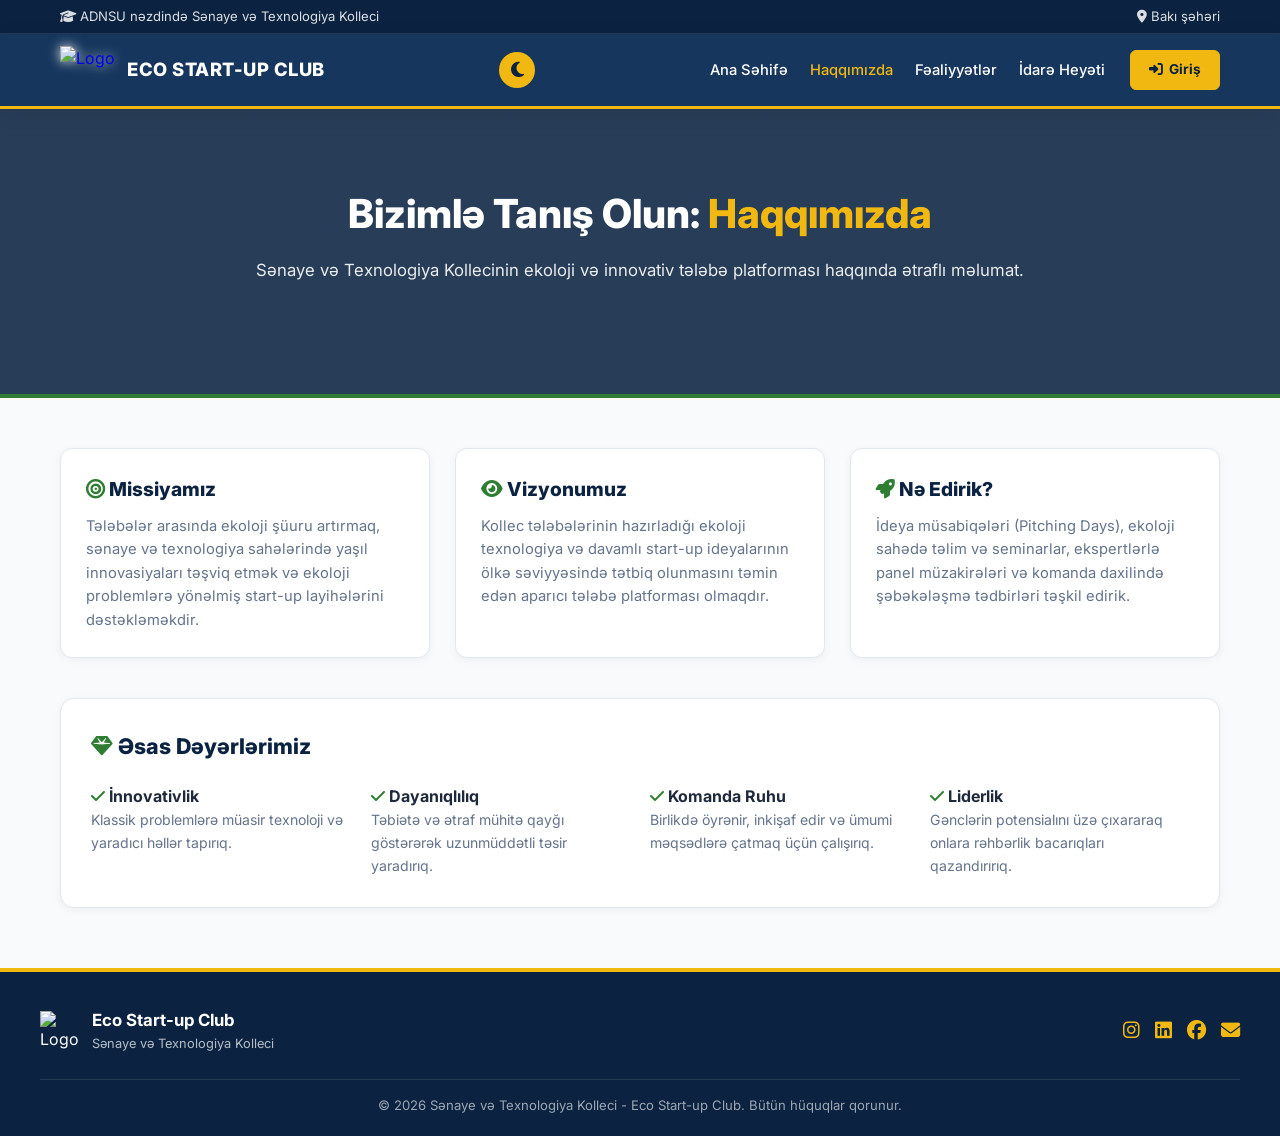
==== about.html @ 16e48ed2 "Refactor about.html for improved structure and clarity" ====
<!DOCTYPE html>
<html lang="az">
<head>
    <meta charset="UTF-8">
    <meta name="viewport" content="width=device-width, initial-scale=1.0">
    <title>Haqqımızda | Eco Start-up Club</title>
    <link href="https://fonts.googleapis.com/css2?family=Inter:wght@300;400;500;600;700;800&display=swap" rel="stylesheet">
    <link rel="stylesheet" href="https://cdnjs.cloudflare.com/ajax/libs/font-awesome/6.4.0/css/all.min.css">
    <link rel="stylesheet" href="style.css">
</head>
<body>

    <div class="top-bar">
        <div class="top-bar-container">
            <div class="top-info">
                <span><i class="fa-solid fa-graduation-cap"></i> ADNSU nəzdində Sənaye və Texnologiya Kolleci</span>
            </div>
            <div>
                <span><i class="fa-solid fa-location-dot"></i> Bakı şəhəri</span>
            </div>
        </div>
    </div>

    <header>
        <div class="nav-container">
            <a href="index.html" class="brand-logo-group">
                <img src="https://i.postimg.cc/59KBvbxD/logo.png" alt="Logo" class="logo-img">
                <div class="brand-text">
                    <span class="brand-title">ECO START-UP CLUB</span>
                </div>
            </a>

            <div class="nav-right-wrapper">
                <button class="theme-toggle-btn" id="themeToggle"><i class="fa-solid fa-moon"></i></button>
                <div class="hamburger" id="hamburger"><i class="fa-solid fa-bars"></i></div>
            </div>

            <div class="nav-menu" id="navMenu">
                <ul class="nav-links">
                    <li><a href="index.html">Ana Səhifə</a></li>
                    <li><a href="about.html" class="active">Haqqımızda</a></li>
                    <li><a href="index.html#activities">Fəaliyyətlər</a></li>
                    <li><a href="index.html#team">İdarə Heyəti</a></li>
                </ul>

                <div class="nav-actions">
                    <a href="login.html" class="btn btn-gold"><i class="fa-solid fa-right-to-bracket"></i> Giriş</a>
                </div>
            </div>
        </div>
    </header>

    <section class="page-header">
        <h1>Bizimlə Tanış Olun: <span>Haqqımızda</span></h1>
        <p>Sənaye və Texnologiya Kollecinin ekoloji və innovativ tələbə platforması haqqında ətraflı məlumat.</p>
    </section>

    <main class="section-container">
        <div class="about-grid">
            <div class="about-card">
                <h3><i class="fa-solid fa-bullseye" style="color:var(--eco-green);"></i> Missiyamız</h3>
                <p>Tələbələr arasında ekoloji şüuru artırmaq, sənaye və texnologiya sahələrində yaşıl innovasiyaları təşviq etmək və ekoloji problemlərə yönəlmiş start-up layihələrini dəstəkləməkdir.</p>
            </div>

            <div class="about-card">
                <h3><i class="fa-solid fa-eye" style="color:var(--eco-green);"></i> Vizyonumuz</h3>
                <p>Kollec tələbələrinin hazırladığı ekoloji texnologiya və davamlı start-up ideyalarının ölkə səviyyəsində tətbiq olunmasını təmin edən aparıcı tələbə platforması olmaqdır.</p>
            </div>

            <div class="about-card">
                <h3><i class="fa-solid fa-rocket" style="color:var(--eco-green);"></i> Nə Edirik?</h3>
                <p>İdeya müsabiqələri (Pitching Days), ekoloji sahədə təlim və seminarlar, ekspertlərlə panel müzakirələri və komanda daxilində şəbəkələşmə tədbirləri təşkil edirik.</p>
            </div>
        </div>

        <div class="values-section">
            <h2 class="values-title"><i class="fa-solid fa-gem" style="color:var(--eco-green);"></i> Əsas Dəyərlərimiz</h2>
            <div style="display: grid; grid-template-columns: repeat(auto-fit, minmax(220px, 1fr)); gap: 20px;">
                <div>
                    <h4 style="font-weight:700;"><i class="fa-solid fa-check" style="color:var(--eco-green);"></i> İnnovativlik</h4>
                    <p style="font-size:0.88rem; color:var(--text-light);">Klassik problemlərə müasir texnoloji və yaradıcı həllər tapırıq.</p>
                </div>
                <div>
                    <h4 style="font-weight:700;"><i class="fa-solid fa-check" style="color:var(--eco-green);"></i> Dayanıqlılıq</h4>
                    <p style="font-size:0.88rem; color:var(--text-light);">Təbiətə və ətraf mühitə qayğı göstərərək uzunmüddətli təsir yaradırıq.</p>
                </div>
                <div>
                    <h4 style="font-weight:700;"><i class="fa-solid fa-check" style="color:var(--eco-green);"></i> Komanda Ruhu</h4>
                    <p style="font-size:0.88rem; color:var(--text-light);">Birlikdə öyrənir, inkişaf edir və ümumi məqsədlərə çatmaq üçün çalışırıq.</p>
                </div>
                <div>
                    <h4 style="font-weight:700;"><i class="fa-solid fa-check" style="color:var(--eco-green);"></i> Liderlik</h4>
                    <p style="font-size:0.88rem; color:var(--text-light);">Gənclərin potensialını üzə çıxararaq onlara rəhbərlik bacarıqları qazandırırıq.</p>
                </div>
            </div>
        </div>
    </main>

    <footer>
        <div class="footer-container">
            <div class="footer-brand">
                <img src="https://i.postimg.cc/59KBvbxD/logo.png" alt="Logo" style="width: 40px; height: 40px; object-fit: contain;">
                <div>
                    <h4 style="color: #ffffff; font-size: 1.05rem;">Eco Start-up Club</h4>
                    <p style="color: rgba(255,255,255,0.7); font-size: 0.8rem;">Sənaye və Texnologiya Kolleci</p>
                </div>
            </div>
            <div style="display: flex; gap: 15px; font-size: 1.2rem;">
                <a href="#" style="color: var(--stk-gold);"><i class="fa-brands fa-instagram"></i></a>
                <a href="#" style="color: var(--stk-gold);"><i class="fa-brands fa-linkedin"></i></a>
                <a href="#" style="color: var(--stk-gold);"><i class="fa-brands fa-facebook"></i></a>
                <a href="#" style="color: var(--stk-gold);"><i class="fa-solid fa-envelope"></i></a>
            </div>
        </div>
        <div class="footer-bottom">
            <p>&copy; 2026 Sənaye və Texnologiya Kolleci - Eco Start-up Club. Bütün hüquqlar qorunur.</p>
        </div>
    </footer>

    <script>
        document.getElementById('hamburger').addEventListener('click', () => {
            document.getElementById('navMenu').classList.toggle('active');
        });
        document.getElementById('themeToggle').addEventListener('click', () => {
            document.body.classList.toggle('dark-theme');
        });
    </script>
</body>
</html>
---- style.css ----
:root {
    --stk-navy: #0b2341;
    --stk-navy-light: #16365d;
    --stk-gold: #f1b812;
    --stk-gold-hover: #d9a30a;
    --eco-green: #2e7d32;
    --eco-green-light: #4caf50;
    --eco-bg: #e8f5e9;
    
    --bg-color: #f8fafc;
    --card-bg: #ffffff;
    --text-color: #1e293b;
    --text-light: #64748b;
    --border-color: #e2e8f0;
    --role-bg: #f1f5f9;
    --shadow-sm: 0 2px 8px rgba(0,0,0,0.05);
    --shadow-md: 0 4px 20px rgba(0,0,0,0.08);
    --hero-overlay: rgba(11, 35, 65, 0.88);
}

body.dark-theme {
    --stk-navy: #071527;
    --stk-navy-light: #0f2746;
    --stk-gold: #f1b812;
    --stk-gold-hover: #e0aa0b;
    --eco-green: #4caf50;
    --eco-green-light: #81c784;
    --eco-bg: #112e18;
    
    --bg-color: #06101e;
    --card-bg: #0f1d30;
    --text-color: #f1f5f9;
    --text-light: #94a3b8;
    --border-color: #1e293b;
    --role-bg: #1e293b;
    --shadow-sm: 0 2px 8px rgba(0,0,0,0.3);
    --shadow-md: 0 4px 20px rgba(0,0,0,0.5);
    --hero-overlay: rgba(7, 21, 39, 0.94);
}

* {
    margin: 0;
    padding: 0;
    box-sizing: border-box;
    font-family: 'Inter', sans-serif;
    transition: background-color 0.3s, color 0.3s, border-color 0.3s;
}

html {
    scroll-behavior: smooth;
}

body {
    background-color: var(--bg-color);
    color: var(--text-color);
    line-height: 1.6;
    overflow-x: hidden;
}

/* TOP BANNER */
.top-bar {
    background: var(--stk-navy);
    color: rgba(255, 255, 255, 0.85);
    font-size: 0.82rem;
    padding: 6px 0;
    border-bottom: 1px solid rgba(255, 255, 255, 0.1);
}

.top-bar-container {
    max-width: 1200px;
    margin: 0 auto;
    padding: 0 20px;
    display: flex;
    justify-content: space-between;
    align-items: center;
}

.top-info {
    display: flex;
    gap: 20px;
}

/* HEADER & NAVBAR */
header {
    background: var(--stk-navy-light);
    position: sticky;
    top: 0;
    z-index: 1000;
    box-shadow: var(--shadow-md);
    border-bottom: 3px solid var(--stk-gold);
}

.nav-container {
    max-width: 1200px;
    margin: 0 auto;
    padding: 12px 20px;
    display: flex;
    justify-content: space-between;
    align-items: center;
}

.brand-logo-group {
    display: flex;
    align-items: center;
    gap: 12px;
    text-decoration: none;
}

.logo-img {
    height: 48px;
    width: auto;
    object-fit: contain;
    filter: drop-shadow(0px 0px 6px rgba(255, 255, 255, 0.85));
}

.brand-title {
    font-weight: 800;
    font-size: 1.15rem;
    color: #ffffff;
    letter-spacing: 0.5px;
}

.nav-right-wrapper {
    display: flex;
    align-items: center;
    gap: 15px;
}

.theme-toggle-btn {
    background: var(--stk-gold);
    border: none;
    color: var(--stk-navy);
    width: 36px;
    height: 36px;
    border-radius: 50%;
    cursor: pointer;
    display: flex;
    align-items: center;
    justify-content: center;
    font-size: 1.1rem;
    font-weight: bold;
}

.theme-toggle-btn:hover {
    transform: scale(1.05);
}

.nav-menu {
    display: flex;
    align-items: center;
    gap: 25px;
}

.nav-links {
    display: flex;
    gap: 22px;
    list-style: none;
}

.nav-links a {
    text-decoration: none;
    color: #ffffff;
    font-weight: 500;
    font-size: 0.92rem;
}

.nav-links a.active, .nav-links a:hover {
    color: var(--stk-gold);
}

.btn {
    padding: 8px 18px;
    border-radius: 6px;
    text-decoration: none;
    font-weight: 700;
    font-size: 0.85rem;
    display: inline-flex;
    align-items: center;
    gap: 6px;
    cursor: pointer;
}

.btn-gold {
    background-color: var(--stk-gold);
    color: var(--stk-navy);
    border: 1px solid var(--stk-gold);
}

.btn-gold:hover {
    background-color: var(--stk-gold-hover);
}

.btn-outline {
    background-color: transparent;
    color: #ffffff;
    border: 1px solid rgba(255, 255, 255, 0.4);
}

.btn-outline:hover {
    background-color: rgba(255, 255, 255, 0.1);
    border-color: #ffffff;
}

.hamburger {
    display: none;
    font-size: 1.4rem;
    cursor: pointer;
    color: #ffffff;
}

/* HERO & PAGE HEADER */
.hero, .page-header {
    position: relative;
    background: linear-gradient(var(--hero-overlay), var(--hero-overlay)), url('https://images.unsplash.com/photo-1542601906990-b4d3fb778b09?auto=format&fit=crop&w=1600&q=80') center/cover no-repeat;
    padding: 80px 20px;
    text-align: center;
    color: #ffffff;
    border-bottom: 4px solid var(--eco-green);
}

.hero-container {
    max-width: 850px;
    margin: 0 auto;
}

.hero-badge {
    display: inline-flex;
    align-items: center;
    gap: 8px;
    background: rgba(255, 255, 255, 0.1);
    border: 1px solid rgba(255, 255, 255, 0.2);
    color: #ffffff;
    padding: 5px 14px;
    border-radius: 30px;
    font-size: 0.8rem;
    font-weight: 600;
    margin-bottom: 20px;
}

.hero h1, .page-header h1 {
    font-size: 2.5rem;
    font-weight: 800;
    line-height: 1.25;
    margin-bottom: 18px;
}

.hero h1 span, .page-header h1 span {
    color: var(--stk-gold);
}

.hero p, .page-header p {
    font-size: 1.05rem;
    color: rgba(255, 255, 255, 0.9);
    margin-bottom: 30px;
    line-height: 1.6;
}

.hero-buttons {
    display: flex;
    flex-direction: column;
    gap: 12px;
    max-width: 320px;
    margin: 0 auto;
}

.hero-buttons .btn {
    width: 100%;
    justify-content: center;
    padding: 12px;
    font-size: 0.95rem;
}

/* SECTION CONTAINER */
.section-container {
    max-width: 1200px;
    margin: 50px auto;
    padding: 0 20px;
}

.section-header {
    display: flex;
    align-items: center;
    justify-content: space-between;
    margin-bottom: 25px;
    border-bottom: 2px solid var(--border-color);
    padding-bottom: 10px;
}

.section-title {
    font-size: 1.35rem;
    font-weight: 800;
    color: var(--stk-navy);
    display: flex;
    align-items: center;
    gap: 10px;
}

body.dark-theme .section-title {
    color: var(--stk-gold);
}

/* GALLERY / ACTIVITIES GRID */
.gallery-grid {
    display: grid;
    grid-template-columns: repeat(auto-fit, minmax(280px, 1fr));
    gap: 20px;
}

.gallery-card {
    background: var(--card-bg);
    border-radius: 12px;
    border: 1px solid var(--border-color);
    overflow: hidden;
    box-shadow: var(--shadow-sm);
}

.gallery-img-placeholder {
    height: 160px;
    background: linear-gradient(135deg, #1b5e20, #388e3c);
    display: flex;
    flex-direction: column;
    align-items: center;
    justify-content: center;
    color: #ffffff;
    font-weight: 700;
    gap: 8px;
    text-align: center;
    padding: 15px;
}

.gallery-img-placeholder i {
    font-size: 2rem;
}

.gallery-content {
    padding: 20px;
}

.gallery-content h3 {
    font-size: 1.05rem;
    margin-bottom: 8px;
    color: var(--text-color);
    font-weight: 800;
}

.gallery-content p {
    font-size: 0.88rem;
    color: var(--text-light);
}

/* CATALOG / DEPARTMENT GRID */
.catalog-grid {
    display: grid;
    grid-template-columns: repeat(auto-fit, minmax(320px, 1fr));
    gap: 20px;
}

.catalog-card {
    background: var(--card-bg);
    border-radius: 12px;
    border: 1px solid var(--border-color);
    padding: 20px;
    box-shadow: var(--shadow-sm);
}

.catalog-header {
    font-size: 1.1rem;
    color: var(--stk-navy);
    font-weight: 800;
    border-bottom: 2px solid var(--border-color);
    padding-bottom: 10px;
    margin-bottom: 15px;
    display: flex;
    align-items: center;
    gap: 10px;
}

body.dark-theme .catalog-header {
    color: var(--stk-gold);
}

.catalog-list {
    list-style: none;
    display: flex;
    flex-direction: column;
    gap: 10px;
}

.catalog-item {
    display: flex;
    justify-content: space-between;
    align-items: center;
    padding: 10px 14px;
    background: var(--bg-color);
    border-radius: 8px;
    border-left: 4px solid var(--eco-green);
}

.catalog-name {
    font-weight: 700;
    font-size: 0.92rem;
    color: var(--text-color);
}

.catalog-role {
    font-size: 0.78rem;
    font-weight: 600;
    background: var(--role-bg);
    color: var(--text-light);
    padding: 4px 10px;
    border-radius: 6px;
}

/* ABOUT PAGE CARDS */
.about-grid {
    display: grid;
    grid-template-columns: repeat(auto-fit, minmax(300px, 1fr));
    gap: 25px;
    margin-bottom: 40px;
}

.about-card {
    background: var(--card-bg);
    border-radius: 12px;
    border: 1px solid var(--border-color);
    padding: 25px;
    box-shadow: var(--shadow-sm);
}

.about-card h3 {
    font-size: 1.2rem;
    margin-bottom: 10px;
    color: var(--stk-navy);
    font-weight: 800;
}

body.dark-theme .about-card h3 {
    color: var(--stk-gold);
}

.about-card p {
    font-size: 0.92rem;
    color: var(--text-light);
}

.values-section {
    background: var(--card-bg);
    border-radius: 14px;
    border: 1px solid var(--border-color);
    padding: 30px;
    box-shadow: var(--shadow-sm);
}

.values-title {
    font-size: 1.35rem;
    font-weight: 800;
    margin-bottom: 20px;
    color: var(--stk-navy);
}

body.dark-theme .values-title {
    color: var(--stk-gold);
}

/* LOGIN PAGE */
.login-page-wrapper {
    min-height: calc(100vh - 220px);
    display: flex;
    align-items: center;
    justify-content: center;
    padding: 40px 20px;
}

.login-card {
    background: var(--card-bg);
    color: var(--text-color);
    width: 100%;
    max-width: 420px;
    padding: 35px 30px;
    border-radius: 16px;
    border: 1px solid var(--border-color);
    box-shadow: var(--shadow-md);
}

.login-title-group {
    text-align: center;
    margin-bottom: 25px;
}

.login-icon {
    width: 55px;
    height: 55px;
    background: rgba(241, 184, 18, 0.15);
    color: var(--stk-gold);
    border-radius: 14px;
    display: inline-flex;
    align-items: center;
    justify-content: center;
    font-size: 1.5rem;
    margin-bottom: 12px;
}

.form-group {
    margin-bottom: 18px;
}

.form-group label {
    display: block;
    font-size: 0.85rem;
    font-weight: 600;
    margin-bottom: 6px;
}

.input-box {
    position: relative;
    display: flex;
    align-items: center;
}

.input-box i {
    position: absolute;
    left: 14px;
    color: var(--text-light);
}

.input-box input {
    width: 100%;
    padding: 11px 14px 11px 38px;
    background: var(--bg-color);
    border: 1px solid var(--border-color);
    border-radius: 8px;
    color: var(--text-color);
    outline: none;
}

.auth-error-msg {
    color: #e53935;
    background: rgba(229, 57, 53, 0.1);
    border: 1px solid rgba(229, 57, 53, 0.3);
    padding: 8px 12px;
    border-radius: 6px;
    font-size: 0.82rem;
    margin-bottom: 15px;
    display: none;
    text-align: center;
    font-weight: 600;
}

/* FOOTER */
footer {
    background: var(--stk-navy);
    color: #ffffff;
    padding: 35px 20px 20px;
    border-top: 4px solid var(--stk-gold);
    margin-top: 60px;
}

.footer-container {
    max-width: 1200px;
    margin: 0 auto;
    display: flex;
    justify-content: space-between;
    align-items: center;
    padding-bottom: 25px;
    border-bottom: 1px solid rgba(255, 255, 255, 0.1);
}

.footer-brand {
    display: flex;
    align-items: center;
    gap: 12px;
}

.footer-bottom {
    max-width: 1200px;
    margin: 15px auto 0;
    text-align: center;
    font-size: 0.82rem;
    color: rgba(255, 255, 255, 0.6);
}

@media (max-width: 992px) {
    .hamburger { display: block; }
    .nav-menu {
        position: absolute;
        top: 100%;
        left: 0;
        width: 100%;
        background: var(--stk-navy-light);
        flex-direction: column;
        align-items: flex-start;
        padding: 25px;
        gap: 20px;
        display: none;
    }
    .nav-menu.active { display: flex; }
    .nav-links, .nav-actions, .btn { width: 100%; }
}
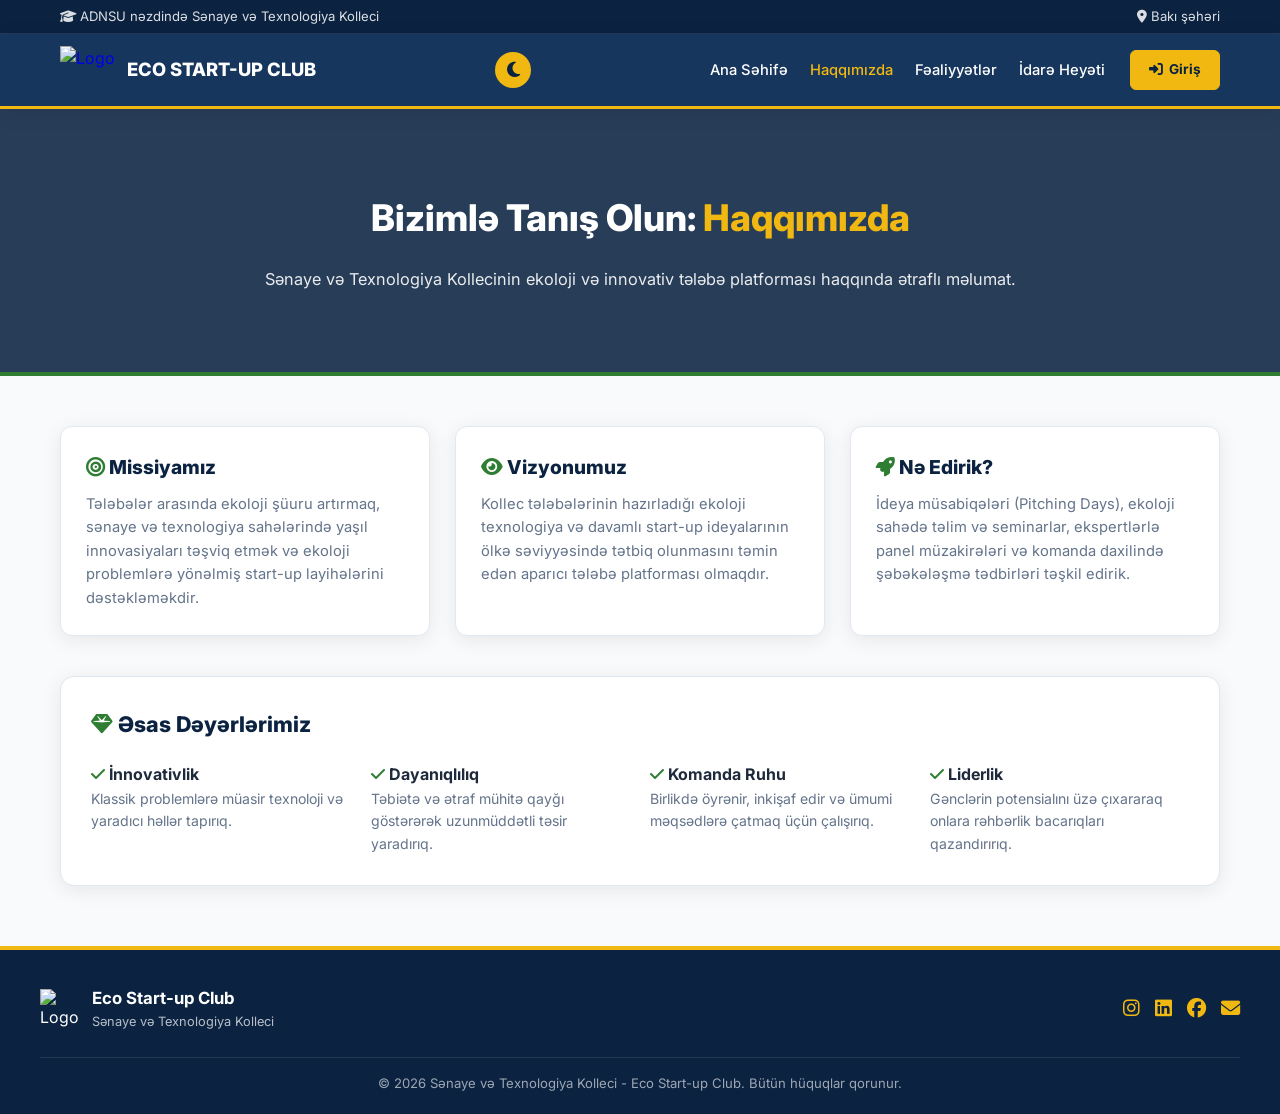
==== commit b94a88aa: "Refactor about.html with CSS styles and layout updates" ====
--- a/about.html
+++ b/about.html
@@ -6,18 +6,84 @@
     <title>Haqqımızda | Eco Start-up Club</title>
     <link href="https://fonts.googleapis.com/css2?family=Inter:wght@300;400;500;600;700;800&display=swap" rel="stylesheet">
     <link rel="stylesheet" href="https://cdnjs.cloudflare.com/ajax/libs/font-awesome/6.4.0/css/all.min.css">
-    <link rel="stylesheet" href="style.css">
+    <style>
+        :root {
+            --stk-navy: #0b2341;
+            --stk-navy-light: #16365d;
+            --stk-gold: #f1b812;
+            --stk-gold-hover: #d9a30a;
+            --eco-green: #2e7d32;
+            --bg-color: #f8fafc;
+            --card-bg: #ffffff;
+            --text-color: #1e293b;
+            --text-light: #64748b;
+            --border-color: #e2e8f0;
+            --shadow-md: 0 4px 20px rgba(0,0,0,0.08);
+            --hero-overlay: rgba(11, 35, 65, 0.88);
+        }
+        body.dark-theme {
+            --stk-navy: #071527;
+            --stk-navy-light: #0f2746;
+            --bg-color: #06101e;
+            --card-bg: #0f1d30;
+            --text-color: #f1f5f9;
+            --text-light: #94a3b8;
+            --border-color: #1e293b;
+            --hero-overlay: rgba(7, 21, 39, 0.94);
+        }
+        * { margin: 0; padding: 0; box-sizing: border-box; font-family: 'Inter', sans-serif; transition: background-color 0.3s, color 0.3s; }
+        body { background-color: var(--bg-color); color: var(--text-color); line-height: 1.6; }
+        .top-bar { background: var(--stk-navy); color: rgba(255, 255, 255, 0.85); font-size: 0.82rem; padding: 6px 0; border-bottom: 1px solid rgba(255, 255, 255, 0.1); }
+        .top-bar-container { max-width: 1200px; margin: 0 auto; padding: 0 20px; display: flex; justify-content: space-between; align-items: center; }
+        header { background: var(--stk-navy-light); position: sticky; top: 0; z-index: 1000; box-shadow: var(--shadow-md); border-bottom: 3px solid var(--stk-gold); }
+        .nav-container { max-width: 1200px; margin: 0 auto; padding: 12px 20px; display: flex; justify-content: space-between; align-items: center; }
+        .brand-logo-group { display: flex; align-items: center; gap: 12px; text-decoration: none; }
+        .logo-img { height: 48px; width: auto; object-fit: contain; }
+        .brand-title { font-weight: 800; font-size: 1.15rem; color: #ffffff; }
+        .nav-right-wrapper { display: flex; align-items: center; gap: 15px; }
+        .theme-toggle-btn { background: var(--stk-gold); border: none; color: var(--stk-navy); width: 36px; height: 36px; border-radius: 50%; cursor: pointer; display: flex; align-items: center; justify-content: center; font-size: 1.1rem; }
+        .nav-menu { display: flex; align-items: center; gap: 25px; }
+        .nav-links { display: flex; gap: 22px; list-style: none; }
+        .nav-links a { text-decoration: none; color: #ffffff; font-weight: 500; font-size: 0.92rem; }
+        .nav-links a.active, .nav-links a:hover { color: var(--stk-gold); }
+        .btn { padding: 8px 18px; border-radius: 6px; text-decoration: none; font-weight: 700; font-size: 0.85rem; display: inline-flex; align-items: center; gap: 6px; cursor: pointer; }
+        .btn-gold { background-color: var(--stk-gold); color: var(--stk-navy); border: 1px solid var(--stk-gold); }
+        .hamburger { display: none; font-size: 1.4rem; cursor: pointer; color: #ffffff; }
+
+        .page-header { position: relative; background: linear-gradient(var(--hero-overlay), var(--hero-overlay)), url('https://images.unsplash.com/photo-1542601906990-b4d3fb778b09?auto=format&fit=crop&w=1600&q=80') center/cover no-repeat; padding: 80px 20px; text-align: center; color: #ffffff; border-bottom: 4px solid var(--eco-green); }
+        .page-header h1 { font-size: 2.3rem; font-weight: 800; margin-bottom: 18px; }
+        .page-header h1 span { color: var(--stk-gold); }
+        .page-header p { font-size: 1.02rem; color: rgba(255, 255, 255, 0.9); }
+
+        .section-container { max-width: 1200px; margin: 50px auto; padding: 0 20px; }
+        .about-grid { display: grid; grid-template-columns: repeat(auto-fit, minmax(300px, 1fr)); gap: 25px; margin-bottom: 40px; }
+        .about-card { background: var(--card-bg); border-radius: 12px; border: 1px solid var(--border-color); padding: 25px; box-shadow: var(--shadow-md); }
+        .about-card h3 { font-size: 1.2rem; margin-bottom: 10px; color: var(--stk-navy); font-weight: 800; }
+        body.dark-theme .about-card h3 { color: var(--stk-gold); }
+        .about-card p { font-size: 0.92rem; color: var(--text-light); }
+        .values-section { background: var(--card-bg); border-radius: 14px; border: 1px solid var(--border-color); padding: 30px; box-shadow: var(--shadow-md); }
+        .values-title { font-size: 1.35rem; font-weight: 800; margin-bottom: 20px; color: var(--stk-navy); }
+        body.dark-theme .values-title { color: var(--stk-gold); }
+
+        footer { background: var(--stk-navy); color: #ffffff; padding: 35px 20px 20px; border-top: 4px solid var(--stk-gold); margin-top: 60px; }
+        .footer-container { max-width: 1200px; margin: 0 auto; display: flex; justify-content: space-between; align-items: center; padding-bottom: 25px; border-bottom: 1px solid rgba(255, 255, 255, 0.1); }
+        .footer-brand { display: flex; align-items: center; gap: 12px; }
+        .footer-bottom { max-width: 1200px; margin: 15px auto 0; text-align: center; font-size: 0.82rem; color: rgba(255, 255, 255, 0.6); }
+
+        @media (max-width: 992px) {
+            .hamburger { display: block; }
+            .nav-menu { position: absolute; top: 100%; left: 0; width: 100%; background: var(--stk-navy-light); flex-direction: column; align-items: flex-start; padding: 25px; gap: 20px; display: none; }
+            .nav-menu.active { display: flex; }
+            .nav-links, .nav-actions, .btn { width: 100%; }
+        }
+    </style>
 </head>
 <body>
 
     <div class="top-bar">
         <div class="top-bar-container">
-            <div class="top-info">
-                <span><i class="fa-solid fa-graduation-cap"></i> ADNSU nəzdində Sənaye və Texnologiya Kolleci</span>
-            </div>
-            <div>
-                <span><i class="fa-solid fa-location-dot"></i> Bakı şəhəri</span>
-            </div>
+            <div><span><i class="fa-solid fa-graduation-cap"></i> ADNSU nəzdində Sənaye və Texnologiya Kolleci</span></div>
+            <div><span><i class="fa-solid fa-location-dot"></i> Bakı şəhəri</span></div>
         </div>
     </div>
 
@@ -25,16 +91,12 @@
         <div class="nav-container">
             <a href="index.html" class="brand-logo-group">
                 <img src="https://i.postimg.cc/59KBvbxD/logo.png" alt="Logo" class="logo-img">
-                <div class="brand-text">
-                    <span class="brand-title">ECO START-UP CLUB</span>
-                </div>
+                <div class="brand-text"><span class="brand-title">ECO START-UP CLUB</span></div>
             </a>
-
             <div class="nav-right-wrapper">
                 <button class="theme-toggle-btn" id="themeToggle"><i class="fa-solid fa-moon"></i></button>
                 <div class="hamburger" id="hamburger"><i class="fa-solid fa-bars"></i></div>
             </div>
-
             <div class="nav-menu" id="navMenu">
                 <ul class="nav-links">
                     <li><a href="index.html">Ana Səhifə</a></li>
@@ -42,7 +104,6 @@
                     <li><a href="index.html#activities">Fəaliyyətlər</a></li>
                     <li><a href="index.html#team">İdarə Heyəti</a></li>
                 </ul>
-
                 <div class="nav-actions">
                     <a href="login.html" class="btn btn-gold"><i class="fa-solid fa-right-to-bracket"></i> Giriş</a>
                 </div>
@@ -61,12 +122,10 @@
                 <h3><i class="fa-solid fa-bullseye" style="color:var(--eco-green);"></i> Missiyamız</h3>
                 <p>Tələbələr arasında ekoloji şüuru artırmaq, sənaye və texnologiya sahələrində yaşıl innovasiyaları təşviq etmək və ekoloji problemlərə yönəlmiş start-up layihələrini dəstəkləməkdir.</p>
             </div>
-
             <div class="about-card">
                 <h3><i class="fa-solid fa-eye" style="color:var(--eco-green);"></i> Vizyonumuz</h3>
                 <p>Kollec tələbələrinin hazırladığı ekoloji texnologiya və davamlı start-up ideyalarının ölkə səviyyəsində tətbiq olunmasını təmin edən aparıcı tələbə platforması olmaqdır.</p>
             </div>
-
             <div class="about-card">
                 <h3><i class="fa-solid fa-rocket" style="color:var(--eco-green);"></i> Nə Edirik?</h3>
                 <p>İdeya müsabiqələri (Pitching Days), ekoloji sahədə təlim və seminarlar, ekspertlərlə panel müzakirələri və komanda daxilində şəbəkələşmə tədbirləri təşkil edirik.</p>
@@ -112,9 +171,7 @@
                 <a href="#" style="color: var(--stk-gold);"><i class="fa-solid fa-envelope"></i></a>
             </div>
         </div>
-        <div class="footer-bottom">
-            <p>&copy; 2026 Sənaye və Texnologiya Kolleci - Eco Start-up Club. Bütün hüquqlar qorunur.</p>
-        </div>
+        <div class="footer-bottom"><p>&copy; 2026 Sənaye və Texnologiya Kolleci - Eco Start-up Club. Bütün hüquqlar qorunur.</p></div>
     </footer>
 
     <script>
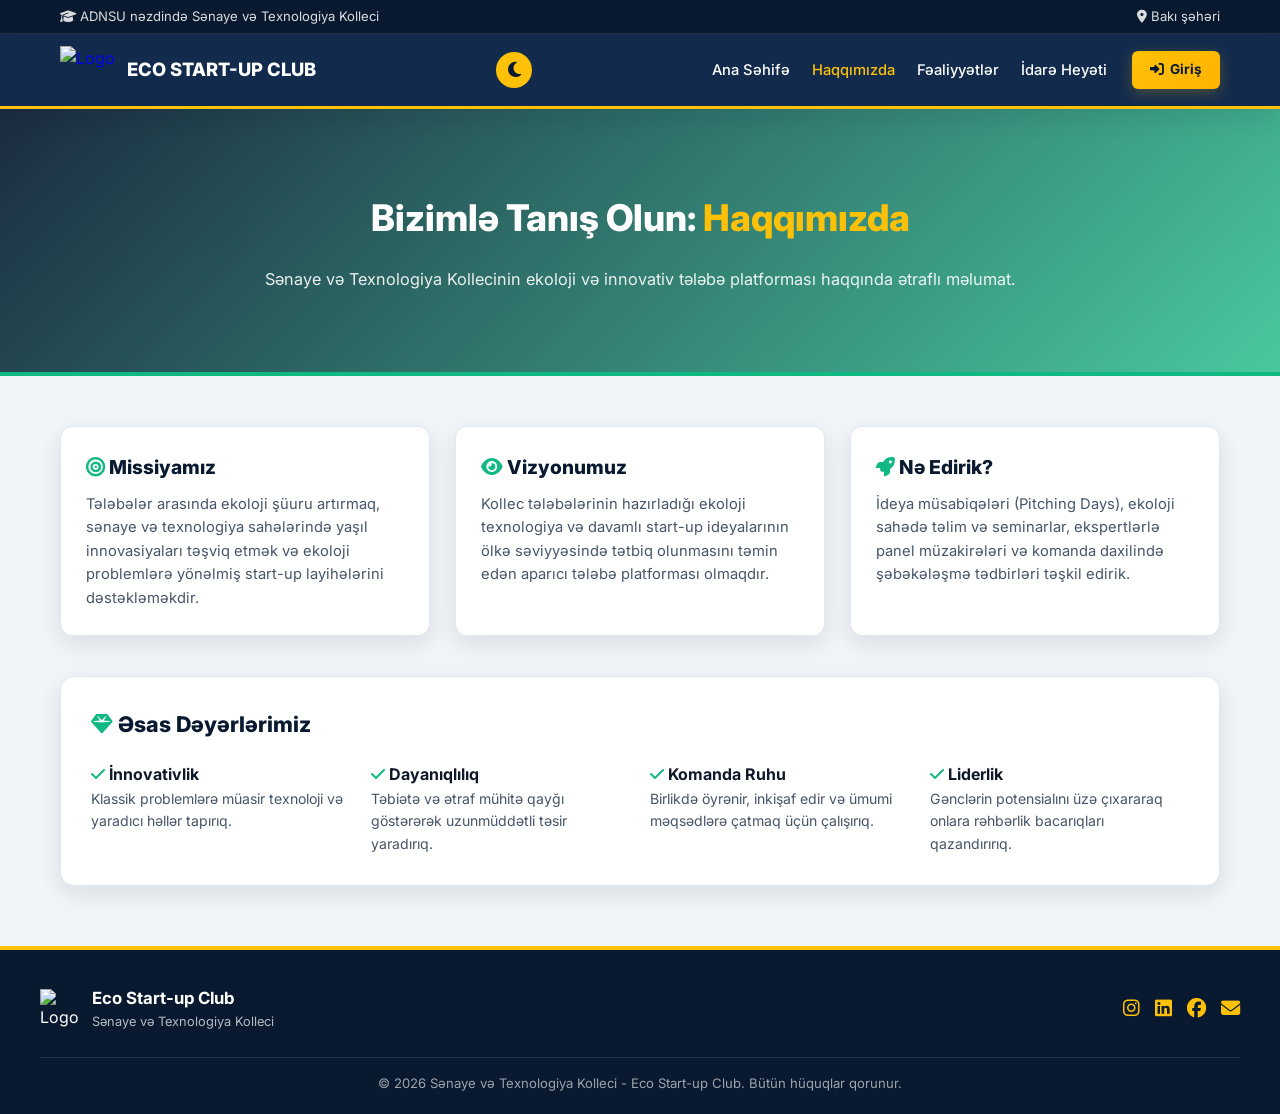
==== commit 5765f82a: "Update CSS variables and button styles in about.html" ====
--- a/about.html
+++ b/about.html
@@ -8,28 +8,28 @@
     <link rel="stylesheet" href="https://cdnjs.cloudflare.com/ajax/libs/font-awesome/6.4.0/css/all.min.css">
     <style>
         :root {
-            --stk-navy: #0b2341;
-            --stk-navy-light: #16365d;
-            --stk-gold: #f1b812;
-            --stk-gold-hover: #d9a30a;
-            --eco-green: #2e7d32;
-            --bg-color: #f8fafc;
+            --stk-navy: #091a30;
+            --stk-navy-light: #122b4d;
+            --stk-gold: #ffc107;
+            --stk-gold-glow: rgba(255, 193, 7, 0.25);
+            --eco-green: #10b981;
+            --bg-color: #f1f5f9;
             --card-bg: #ffffff;
-            --text-color: #1e293b;
-            --text-light: #64748b;
+            --text-color: #0f172a;
+            --text-light: #475569;
             --border-color: #e2e8f0;
-            --shadow-md: 0 4px 20px rgba(0,0,0,0.08);
-            --hero-overlay: rgba(11, 35, 65, 0.88);
+            --shadow-md: 0 8px 24px rgba(15, 23, 42, 0.1);
+            --hero-overlay: linear-gradient(135deg, rgba(9, 26, 48, 0.92), rgba(16, 185, 129, 0.75));
         }
         body.dark-theme {
-            --stk-navy: #071527;
-            --stk-navy-light: #0f2746;
-            --bg-color: #06101e;
-            --card-bg: #0f1d30;
-            --text-color: #f1f5f9;
+            --stk-navy: #030812;
+            --stk-navy-light: #091325;
+            --bg-color: #040914;
+            --card-bg: #0b1528;
+            --text-color: #f8fafc;
             --text-light: #94a3b8;
             --border-color: #1e293b;
-            --hero-overlay: rgba(7, 21, 39, 0.94);
+            --hero-overlay: linear-gradient(135deg, rgba(3, 8, 18, 0.95), rgba(5, 150, 105, 0.8));
         }
         * { margin: 0; padding: 0; box-sizing: border-box; font-family: 'Inter', sans-serif; transition: background-color 0.3s, color 0.3s; }
         body { background-color: var(--bg-color); color: var(--text-color); line-height: 1.6; }
@@ -46,11 +46,11 @@
         .nav-links { display: flex; gap: 22px; list-style: none; }
         .nav-links a { text-decoration: none; color: #ffffff; font-weight: 500; font-size: 0.92rem; }
         .nav-links a.active, .nav-links a:hover { color: var(--stk-gold); }
-        .btn { padding: 8px 18px; border-radius: 6px; text-decoration: none; font-weight: 700; font-size: 0.85rem; display: inline-flex; align-items: center; gap: 6px; cursor: pointer; }
-        .btn-gold { background-color: var(--stk-gold); color: var(--stk-navy); border: 1px solid var(--stk-gold); }
+        .btn { padding: 8px 18px; border-radius: 6px; text-decoration: none; font-weight: 700; font-size: 0.85rem; display: inline-flex; align-items: center; gap: 6px; cursor: pointer; border: none; }
+        .btn-gold { background: linear-gradient(135deg, #ffc107, #ffb300); color: #091a30; box-shadow: 0 4px 14px var(--stk-gold-glow); }
         .hamburger { display: none; font-size: 1.4rem; cursor: pointer; color: #ffffff; }
 
-        .page-header { position: relative; background: linear-gradient(var(--hero-overlay), var(--hero-overlay)), url('https://images.unsplash.com/photo-1542601906990-b4d3fb778b09?auto=format&fit=crop&w=1600&q=80') center/cover no-repeat; padding: 80px 20px; text-align: center; color: #ffffff; border-bottom: 4px solid var(--eco-green); }
+        .page-header { position: relative; background: var(--hero-overlay), url('https://images.unsplash.com/photo-1542601906990-b4d3fb778b09?auto=format&fit=crop&w=1600&q=80') center/cover no-repeat; padding: 80px 20px; text-align: center; color: #ffffff; border-bottom: 4px solid var(--eco-green); }
         .page-header h1 { font-size: 2.3rem; font-weight: 800; margin-bottom: 18px; }
         .page-header h1 span { color: var(--stk-gold); }
         .page-header p { font-size: 1.02rem; color: rgba(255, 255, 255, 0.9); }
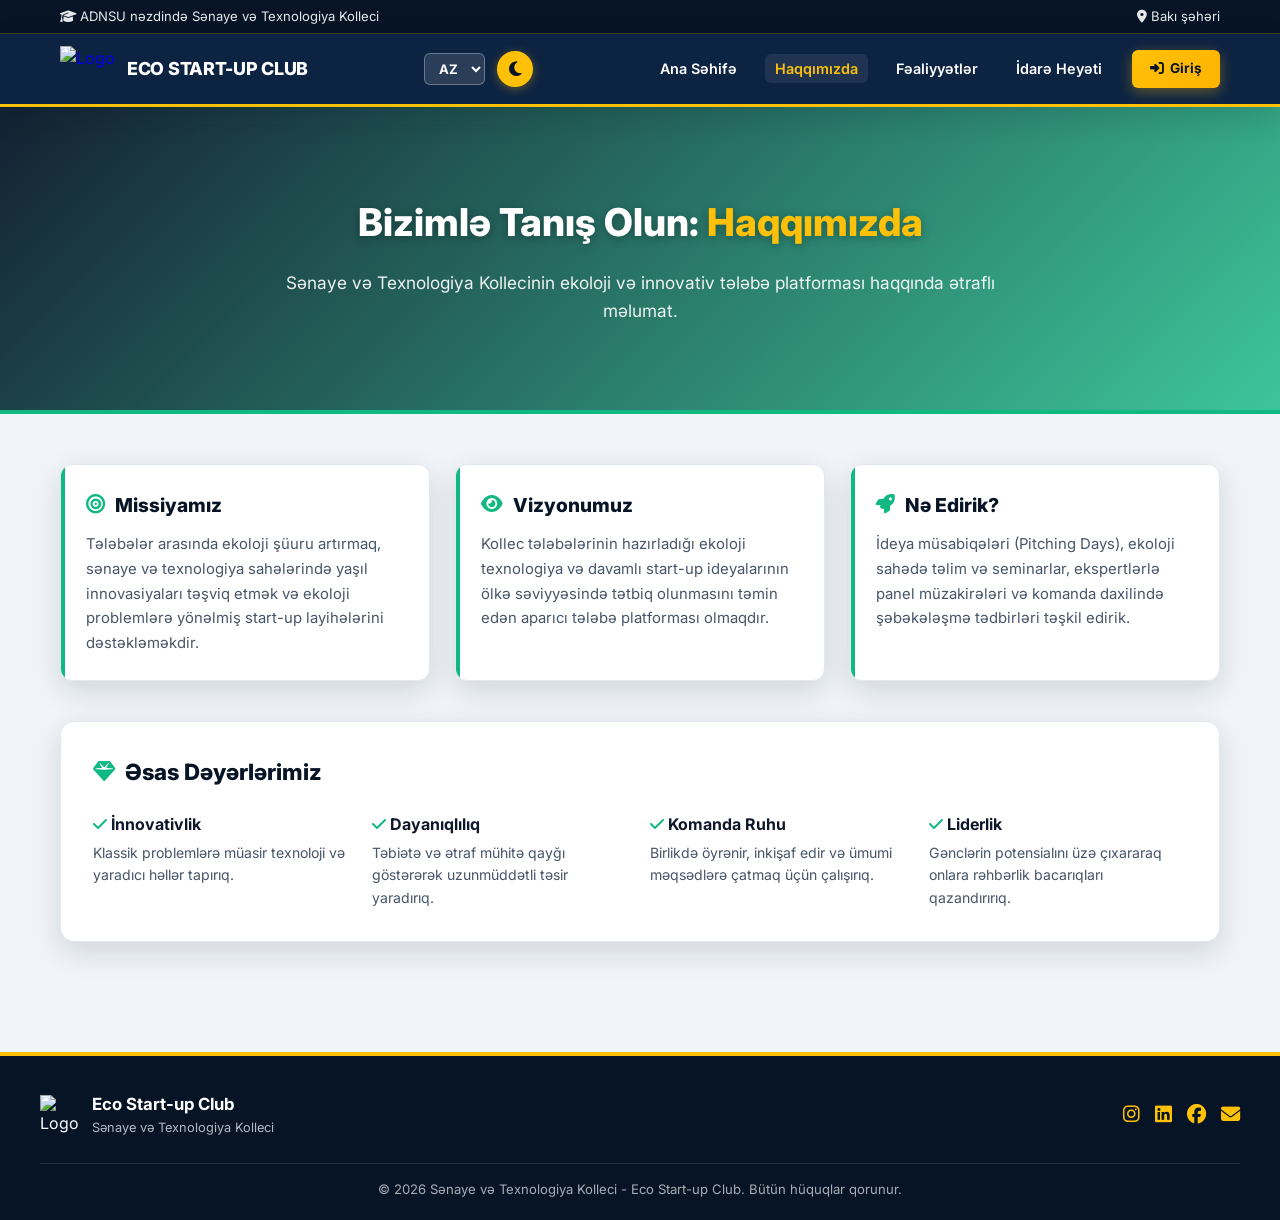
==== commit 1cbbf2a9: "Update styles and navigation in about.html" ====
--- a/about.html
+++ b/about.html
@@ -8,73 +8,88 @@
     <link rel="stylesheet" href="https://cdnjs.cloudflare.com/ajax/libs/font-awesome/6.4.0/css/all.min.css">
     <style>
         :root {
-            --stk-navy: #091a30;
-            --stk-navy-light: #122b4d;
+            --stk-navy: #061426;
+            --stk-navy-light: #0d2342;
             --stk-gold: #ffc107;
-            --stk-gold-glow: rgba(255, 193, 7, 0.25);
+            --stk-gold-glow: rgba(255, 193, 7, 0.35);
             --eco-green: #10b981;
+            --eco-green-dark: #059669;
             --bg-color: #f1f5f9;
             --card-bg: #ffffff;
             --text-color: #0f172a;
             --text-light: #475569;
             --border-color: #e2e8f0;
-            --shadow-md: 0 8px 24px rgba(15, 23, 42, 0.1);
-            --hero-overlay: linear-gradient(135deg, rgba(9, 26, 48, 0.92), rgba(16, 185, 129, 0.75));
+            --shadow-md: 0 10px 30px rgba(6, 20, 38, 0.14);
+            --hero-overlay: linear-gradient(135deg, rgba(6, 20, 38, 0.94), rgba(16, 185, 129, 0.8));
         }
         body.dark-theme {
-            --stk-navy: #030812;
-            --stk-navy-light: #091325;
-            --bg-color: #040914;
-            --card-bg: #0b1528;
+            --stk-navy: #02060e;
+            --stk-navy-light: #071324;
+            --bg-color: #030814;
+            --card-bg: #0a1428;
             --text-color: #f8fafc;
             --text-light: #94a3b8;
             --border-color: #1e293b;
-            --hero-overlay: linear-gradient(135deg, rgba(3, 8, 18, 0.95), rgba(5, 150, 105, 0.8));
+            --hero-overlay: linear-gradient(135deg, rgba(2, 6, 14, 0.96), rgba(5, 150, 105, 0.85));
         }
         * { margin: 0; padding: 0; box-sizing: border-box; font-family: 'Inter', sans-serif; transition: background-color 0.3s, color 0.3s; }
-        body { background-color: var(--bg-color); color: var(--text-color); line-height: 1.6; }
-        .top-bar { background: var(--stk-navy); color: rgba(255, 255, 255, 0.85); font-size: 0.82rem; padding: 6px 0; border-bottom: 1px solid rgba(255, 255, 255, 0.1); }
+        body { background-color: var(--bg-color); color: var(--text-color); line-height: 1.6; display: flex; flex-direction: column; min-height: 100vh; }
+        
+        .top-bar { background: var(--stk-navy); color: rgba(255, 255, 255, 0.9); font-size: 0.82rem; padding: 6px 0; border-bottom: 1px solid rgba(255, 193, 7, 0.25); }
         .top-bar-container { max-width: 1200px; margin: 0 auto; padding: 0 20px; display: flex; justify-content: space-between; align-items: center; }
+        
         header { background: var(--stk-navy-light); position: sticky; top: 0; z-index: 1000; box-shadow: var(--shadow-md); border-bottom: 3px solid var(--stk-gold); }
         .nav-container { max-width: 1200px; margin: 0 auto; padding: 12px 20px; display: flex; justify-content: space-between; align-items: center; }
         .brand-logo-group { display: flex; align-items: center; gap: 12px; text-decoration: none; }
-        .logo-img { height: 48px; width: auto; object-fit: contain; }
-        .brand-title { font-weight: 800; font-size: 1.15rem; color: #ffffff; }
-        .nav-right-wrapper { display: flex; align-items: center; gap: 15px; }
-        .theme-toggle-btn { background: var(--stk-gold); border: none; color: var(--stk-navy); width: 36px; height: 36px; border-radius: 50%; cursor: pointer; display: flex; align-items: center; justify-content: center; font-size: 1.1rem; }
-        .nav-menu { display: flex; align-items: center; gap: 25px; }
-        .nav-links { display: flex; gap: 22px; list-style: none; }
-        .nav-links a { text-decoration: none; color: #ffffff; font-weight: 500; font-size: 0.92rem; }
-        .nav-links a.active, .nav-links a:hover { color: var(--stk-gold); }
+        .logo-img { height: 46px; width: auto; object-fit: contain; }
+        .brand-title { font-weight: 800; font-size: 1.12rem; color: #ffffff; letter-spacing: -0.3px; }
+        
+        .nav-right-wrapper { display: flex; align-items: center; gap: 12px; }
+        .theme-toggle-btn { background: var(--stk-gold); border: none; color: var(--stk-navy); width: 36px; height: 36px; border-radius: 50%; cursor: pointer; display: flex; align-items: center; justify-content: center; font-size: 1.05rem; box-shadow: 0 2px 10px var(--stk-gold-glow); }
+        .lang-select { background: rgba(255,255,255,0.12); color: #fff; border: 1px solid rgba(255,255,255,0.3); padding: 6px 10px; border-radius: 6px; font-size: 0.82rem; font-weight: 700; outline: none; cursor: pointer; }
+        .lang-select option { background: var(--stk-navy-light); color: #fff; }
+
+        .nav-menu { display: flex; align-items: center; gap: 20px; }
+        .nav-links { display: flex; gap: 18px; list-style: none; }
+        .nav-links a { text-decoration: none; color: #ffffff; font-weight: 600; font-size: 0.9rem; padding: 6px 10px; border-radius: 6px; }
+        .nav-links a.active, .nav-links a:hover { color: var(--stk-gold); background: rgba(255,255,255,0.08); }
+        
         .btn { padding: 8px 18px; border-radius: 6px; text-decoration: none; font-weight: 700; font-size: 0.85rem; display: inline-flex; align-items: center; gap: 6px; cursor: pointer; border: none; }
-        .btn-gold { background: linear-gradient(135deg, #ffc107, #ffb300); color: #091a30; box-shadow: 0 4px 14px var(--stk-gold-glow); }
+        .btn-gold { background: linear-gradient(135deg, #ffc107, #ffb300); color: #061426; box-shadow: 0 4px 14px var(--stk-gold-glow); }
+        .btn-gold:hover { transform: translateY(-2px); background: linear-gradient(135deg, #ffca2c, #e0a800); }
+        
         .hamburger { display: none; font-size: 1.4rem; cursor: pointer; color: #ffffff; }
 
-        .page-header { position: relative; background: var(--hero-overlay), url('https://images.unsplash.com/photo-1542601906990-b4d3fb778b09?auto=format&fit=crop&w=1600&q=80') center/cover no-repeat; padding: 80px 20px; text-align: center; color: #ffffff; border-bottom: 4px solid var(--eco-green); }
-        .page-header h1 { font-size: 2.3rem; font-weight: 800; margin-bottom: 18px; }
+        .page-header { position: relative; background: var(--hero-overlay), url('https://images.unsplash.com/photo-1542601906990-b4d3fb778b09?auto=format&fit=crop&w=1600&q=80') center/cover no-repeat; padding: 85px 20px; text-align: center; color: #ffffff; border-bottom: 4px solid var(--eco-green); }
+        .page-header h1 { font-size: 2.4rem; font-weight: 800; margin-bottom: 16px; text-shadow: 0 2px 10px rgba(0,0,0,0.3); }
         .page-header h1 span { color: var(--stk-gold); }
-        .page-header p { font-size: 1.02rem; color: rgba(255, 255, 255, 0.9); }
-
-        .section-container { max-width: 1200px; margin: 50px auto; padding: 0 20px; }
+        .page-header p { font-size: 1.08rem; color: rgba(255, 255, 255, 0.92); max-width: 750px; margin: 0 auto; }
+
+        .section-container { max-width: 1200px; margin: 50px auto; padding: 0 20px; flex: 1; width: 100%; }
         .about-grid { display: grid; grid-template-columns: repeat(auto-fit, minmax(300px, 1fr)); gap: 25px; margin-bottom: 40px; }
-        .about-card { background: var(--card-bg); border-radius: 12px; border: 1px solid var(--border-color); padding: 25px; box-shadow: var(--shadow-md); }
-        .about-card h3 { font-size: 1.2rem; margin-bottom: 10px; color: var(--stk-navy); font-weight: 800; }
+        .about-card { background: var(--card-bg); border-radius: 12px; border: 1px solid var(--border-color); padding: 25px; box-shadow: var(--shadow-md); position: relative; overflow: hidden; }
+        .about-card::before { content: ''; position: absolute; top: 0; left: 0; width: 4px; height: 100%; background: var(--eco-green); }
+        .about-card h3 { font-size: 1.2rem; margin-bottom: 12px; color: var(--stk-navy); font-weight: 800; display: flex; align-items: center; gap: 10px; }
         body.dark-theme .about-card h3 { color: var(--stk-gold); }
-        .about-card p { font-size: 0.92rem; color: var(--text-light); }
-        .values-section { background: var(--card-bg); border-radius: 14px; border: 1px solid var(--border-color); padding: 30px; box-shadow: var(--shadow-md); }
-        .values-title { font-size: 1.35rem; font-weight: 800; margin-bottom: 20px; color: var(--stk-navy); }
+        .about-card p { font-size: 0.93rem; color: var(--text-light); line-height: 1.65; }
+
+        .values-section { background: var(--card-bg); border-radius: 14px; border: 1px solid var(--border-color); padding: 32px; box-shadow: var(--shadow-md); }
+        .values-title { font-size: 1.4rem; font-weight: 800; margin-bottom: 22px; color: var(--stk-navy); display: flex; align-items: center; gap: 10px; }
         body.dark-theme .values-title { color: var(--stk-gold); }
 
         footer { background: var(--stk-navy); color: #ffffff; padding: 35px 20px 20px; border-top: 4px solid var(--stk-gold); margin-top: 60px; }
         .footer-container { max-width: 1200px; margin: 0 auto; display: flex; justify-content: space-between; align-items: center; padding-bottom: 25px; border-bottom: 1px solid rgba(255, 255, 255, 0.1); }
         .footer-brand { display: flex; align-items: center; gap: 12px; }
-        .footer-bottom { max-width: 1200px; margin: 15px auto 0; text-align: center; font-size: 0.82rem; color: rgba(255, 255, 255, 0.6); }
+        .footer-bottom { max-width: 1200px; margin: 15px auto 0; text-align: center; font-size: 0.82rem; color: rgba(255, 255, 255, 0.65); }
 
         @media (max-width: 992px) {
             .hamburger { display: block; }
-            .nav-menu { position: absolute; top: 100%; left: 0; width: 100%; background: var(--stk-navy-light); flex-direction: column; align-items: flex-start; padding: 25px; gap: 20px; display: none; }
+            .nav-menu { position: absolute; top: 100%; left: 0; width: 100%; background: var(--stk-navy-light); flex-direction: column; align-items: flex-start; padding: 25px; gap: 20px; display: none; box-shadow: var(--shadow-md); border-bottom: 3px solid var(--stk-gold); }
             .nav-menu.active { display: flex; }
-            .nav-links, .nav-actions, .btn { width: 100%; }
+            .nav-links { flex-direction: column; width: 100%; gap: 12px; }
+            .nav-links a { display: block; width: 100%; }
+            .nav-actions { width: 100%; }
+            .btn { width: 100%; justify-content: center; }
         }
     </style>
 </head>
@@ -93,15 +108,21 @@
                 <img src="https://i.postimg.cc/59KBvbxD/logo.png" alt="Logo" class="logo-img">
                 <div class="brand-text"><span class="brand-title">ECO START-UP CLUB</span></div>
             </a>
+            
             <div class="nav-right-wrapper">
-                <button class="theme-toggle-btn" id="themeToggle"><i class="fa-solid fa-moon"></i></button>
+                <select class="lang-select" id="langSelect">
+                    <option value="az">AZ</option>
+                    <option value="en">EN</option>
+                </select>
+                <button class="theme-toggle-btn" id="themeToggle" title="Rejimi dəyiş"><i class="fa-solid fa-moon"></i></button>
                 <div class="hamburger" id="hamburger"><i class="fa-solid fa-bars"></i></div>
             </div>
+
             <div class="nav-menu" id="navMenu">
                 <ul class="nav-links">
                     <li><a href="index.html">Ana Səhifə</a></li>
                     <li><a href="about.html" class="active">Haqqımızda</a></li>
-                    <li><a href="index.html#activities">Fəaliyyətlər</a></li>
+                    <li><a href="activities.html">Fəaliyyətlər</a></li>
                     <li><a href="index.html#team">İdarə Heyəti</a></li>
                 </ul>
                 <div class="nav-actions">
@@ -136,19 +157,19 @@
             <h2 class="values-title"><i class="fa-solid fa-gem" style="color:var(--eco-green);"></i> Əsas Dəyərlərimiz</h2>
             <div style="display: grid; grid-template-columns: repeat(auto-fit, minmax(220px, 1fr)); gap: 20px;">
                 <div>
-                    <h4 style="font-weight:700;"><i class="fa-solid fa-check" style="color:var(--eco-green);"></i> İnnovativlik</h4>
+                    <h4 style="font-weight:700; margin-bottom:4px;"><i class="fa-solid fa-check" style="color:var(--eco-green);"></i> İnnovativlik</h4>
                     <p style="font-size:0.88rem; color:var(--text-light);">Klassik problemlərə müasir texnoloji və yaradıcı həllər tapırıq.</p>
                 </div>
                 <div>
-                    <h4 style="font-weight:700;"><i class="fa-solid fa-check" style="color:var(--eco-green);"></i> Dayanıqlılıq</h4>
+                    <h4 style="font-weight:700; margin-bottom:4px;"><i class="fa-solid fa-check" style="color:var(--eco-green);"></i> Dayanıqlılıq</h4>
                     <p style="font-size:0.88rem; color:var(--text-light);">Təbiətə və ətraf mühitə qayğı göstərərək uzunmüddətli təsir yaradırıq.</p>
                 </div>
                 <div>
-                    <h4 style="font-weight:700;"><i class="fa-solid fa-check" style="color:var(--eco-green);"></i> Komanda Ruhu</h4>
+                    <h4 style="font-weight:700; margin-bottom:4px;"><i class="fa-solid fa-check" style="color:var(--eco-green);"></i> Komanda Ruhu</h4>
                     <p style="font-size:0.88rem; color:var(--text-light);">Birlikdə öyrənir, inkişaf edir və ümumi məqsədlərə çatmaq üçün çalışırıq.</p>
                 </div>
                 <div>
-                    <h4 style="font-weight:700;"><i class="fa-solid fa-check" style="color:var(--eco-green);"></i> Liderlik</h4>
+                    <h4 style="font-weight:700; margin-bottom:4px;"><i class="fa-solid fa-check" style="color:var(--eco-green);"></i> Liderlik</h4>
                     <p style="font-size:0.88rem; color:var(--text-light);">Gənclərin potensialını üzə çıxararaq onlara rəhbərlik bacarıqları qazandırırıq.</p>
                 </div>
             </div>
@@ -178,8 +199,16 @@
         document.getElementById('hamburger').addEventListener('click', () => {
             document.getElementById('navMenu').classList.toggle('active');
         });
-        document.getElementById('themeToggle').addEventListener('click', () => {
+
+        const themeToggle = document.getElementById('themeToggle');
+        themeToggle.addEventListener('click', () => {
             document.body.classList.toggle('dark-theme');
+            const icon = themeToggle.querySelector('i');
+            if (document.body.classList.contains('dark-theme')) {
+                icon.className = "fa-solid fa-sun";
+            } else {
+                icon.className = "fa-solid fa-moon";
+            }
         });
     </script>
 </body>
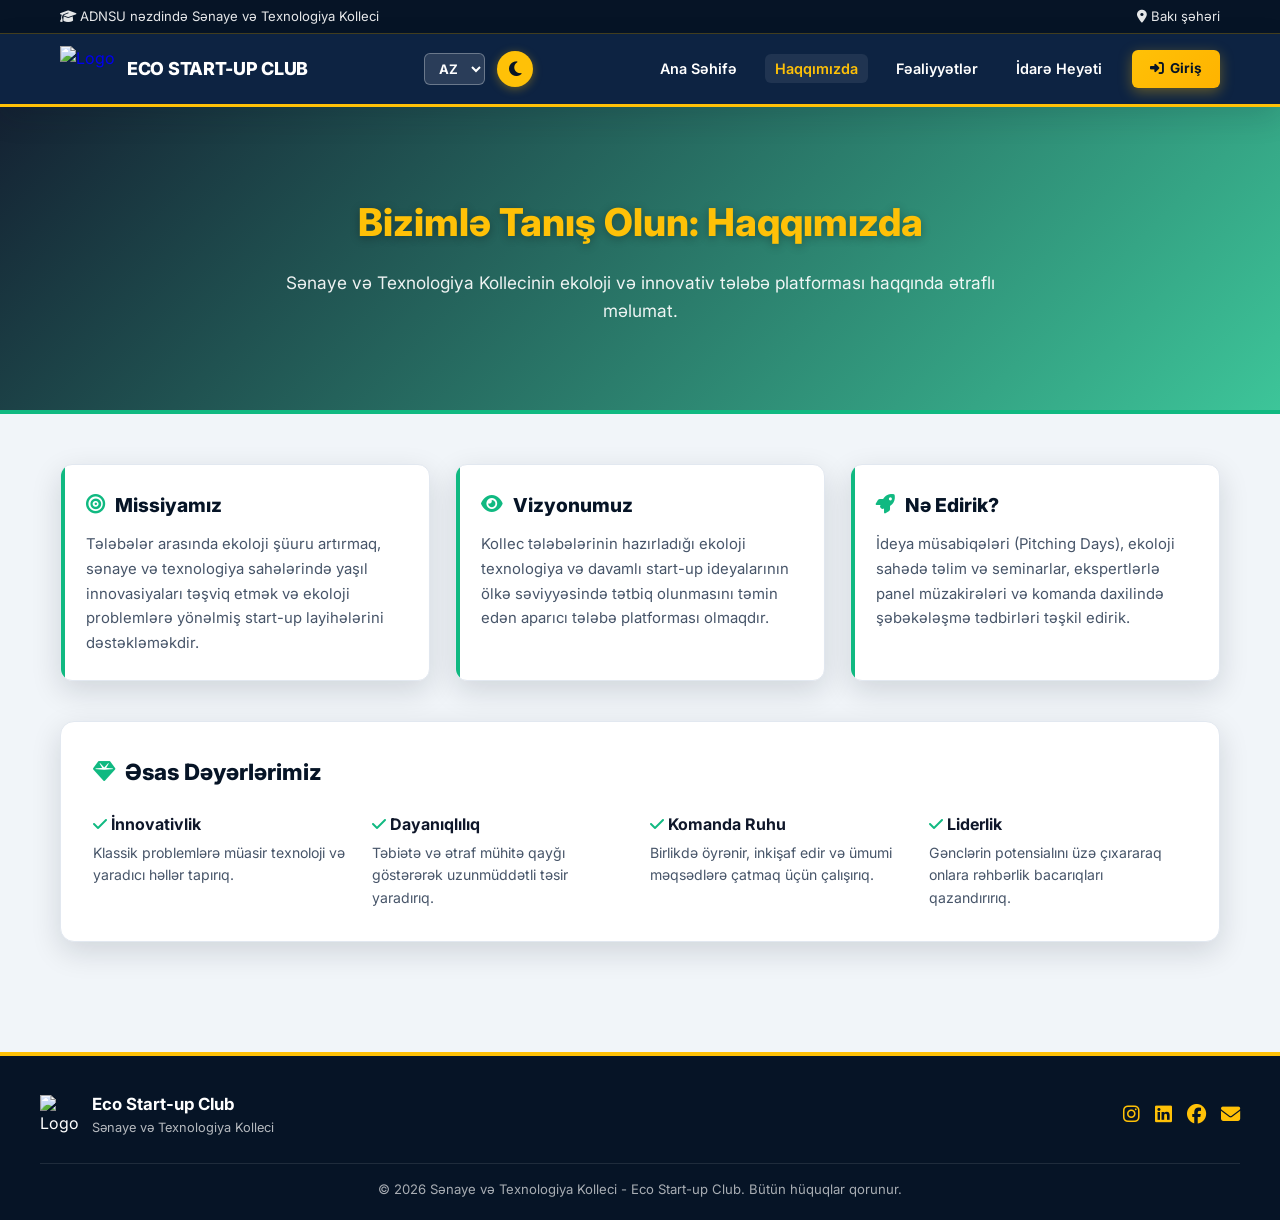
==== commit c18691fa: "Add data attributes for localization in about.html" ====
--- a/about.html
+++ b/about.html
@@ -97,8 +97,8 @@
 
     <div class="top-bar">
         <div class="top-bar-container">
-            <div><span><i class="fa-solid fa-graduation-cap"></i> ADNSU nəzdində Sənaye və Texnologiya Kolleci</span></div>
-            <div><span><i class="fa-solid fa-location-dot"></i> Bakı şəhəri</span></div>
+            <div><span><i class="fa-solid fa-graduation-cap"></i> <span data-key="topCollege">ADNSU nəzdində Sənaye və Texnologiya Kolleci</span></span></div>
+            <div><span><i class="fa-solid fa-location-dot"></i> <span data-key="topCity">Bakı şəhəri</span></span></div>
         </div>
     </div>
 
@@ -120,57 +120,57 @@
 
             <div class="nav-menu" id="navMenu">
                 <ul class="nav-links">
-                    <li><a href="index.html">Ana Səhifə</a></li>
-                    <li><a href="about.html" class="active">Haqqımızda</a></li>
-                    <li><a href="activities.html">Fəaliyyətlər</a></li>
-                    <li><a href="index.html#team">İdarə Heyəti</a></li>
+                    <li><a href="index.html" data-key="navHome">Ana Səhifə</a></li>
+                    <li><a href="about.html" class="active" data-key="navAbout">Haqqımızda</a></li>
+                    <li><a href="activities.html" data-key="navActivities">Fəaliyyətlər</a></li>
+                    <li><a href="index.html#team" data-key="navBoard">İdarə Heyəti</a></li>
                 </ul>
                 <div class="nav-actions">
-                    <a href="login.html" class="btn btn-gold"><i class="fa-solid fa-right-to-bracket"></i> Giriş</a>
+                    <a href="login.html" class="btn btn-gold"><i class="fa-solid fa-right-to-bracket"></i> <span data-key="btnLogin">Giriş</span></a>
                 </div>
             </div>
         </div>
     </header>
 
     <section class="page-header">
-        <h1>Bizimlə Tanış Olun: <span>Haqqımızda</span></h1>
-        <p>Sənaye və Texnologiya Kollecinin ekoloji və innovativ tələbə platforması haqqında ətraflı məlumat.</p>
+        <h1><span data-key="pageHeaderPre">Bizimlə Tanış Olun:</span> <span data-key="pageHeaderHighlight">Haqqımızda</span></h1>
+        <p data-key="pageHeaderDesc">Sənaye və Texnologiya Kollecinin ekoloji və innovativ tələbə platforması haqqında ətraflı məlumat.</p>
     </section>
 
     <main class="section-container">
         <div class="about-grid">
             <div class="about-card">
-                <h3><i class="fa-solid fa-bullseye" style="color:var(--eco-green);"></i> Missiyamız</h3>
-                <p>Tələbələr arasında ekoloji şüuru artırmaq, sənaye və texnologiya sahələrində yaşıl innovasiyaları təşviq etmək və ekoloji problemlərə yönəlmiş start-up layihələrini dəstəkləməkdir.</p>
+                <h3><i class="fa-solid fa-bullseye" style="color:var(--eco-green);"></i> <span data-key="missionTitle">Missiyamız</span></h3>
+                <p data-key="missionDesc">Tələbələr arasında ekoloji şüuru artırmaq, sənaye və texnologiya sahələrində yaşıl innovasiyaları təşviq etmək və ekoloji problemlərə yönəlmiş start-up layihələrini dəstəkləməkdir.</p>
             </div>
             <div class="about-card">
-                <h3><i class="fa-solid fa-eye" style="color:var(--eco-green);"></i> Vizyonumuz</h3>
-                <p>Kollec tələbələrinin hazırladığı ekoloji texnologiya və davamlı start-up ideyalarının ölkə səviyyəsində tətbiq olunmasını təmin edən aparıcı tələbə platforması olmaqdır.</p>
+                <h3><i class="fa-solid fa-eye" style="color:var(--eco-green);"></i> <span data-key="visionTitle">Vizyonumuz</span></h3>
+                <p data-key="visionDesc">Kollec tələbələrinin hazırladığı ekoloji texnologiya və davamlı start-up ideyalarının ölkə səviyyəsində tətbiq olunmasını təmin edən aparıcı tələbə platforması olmaqdır.</p>
             </div>
             <div class="about-card">
-                <h3><i class="fa-solid fa-rocket" style="color:var(--eco-green);"></i> Nə Edirik?</h3>
-                <p>İdeya müsabiqələri (Pitching Days), ekoloji sahədə təlim və seminarlar, ekspertlərlə panel müzakirələri və komanda daxilində şəbəkələşmə tədbirləri təşkil edirik.</p>
+                <h3><i class="fa-solid fa-rocket" style="color:var(--eco-green);"></i> <span data-key="whatWeDoTitle">Nə Edirik?</span></h3>
+                <p data-key="whatWeDoDesc">İdeya müsabiqələri (Pitching Days), ekoloji sahədə təlim və seminarlar, ekspertlərlə panel müzakirələri və komanda daxilində şəbəkələşmə tədbirləri təşkil edirik.</p>
             </div>
         </div>
 
         <div class="values-section">
-            <h2 class="values-title"><i class="fa-solid fa-gem" style="color:var(--eco-green);"></i> Əsas Dəyərlərimiz</h2>
+            <h2 class="values-title"><i class="fa-solid fa-gem" style="color:var(--eco-green);"></i> <span data-key="valuesSectionTitle">Əsas Dəyərlərimiz</span></h2>
             <div style="display: grid; grid-template-columns: repeat(auto-fit, minmax(220px, 1fr)); gap: 20px;">
                 <div>
-                    <h4 style="font-weight:700; margin-bottom:4px;"><i class="fa-solid fa-check" style="color:var(--eco-green);"></i> İnnovativlik</h4>
-                    <p style="font-size:0.88rem; color:var(--text-light);">Klassik problemlərə müasir texnoloji və yaradıcı həllər tapırıq.</p>
-                </div>
-                <div>
-                    <h4 style="font-weight:700; margin-bottom:4px;"><i class="fa-solid fa-check" style="color:var(--eco-green);"></i> Dayanıqlılıq</h4>
-                    <p style="font-size:0.88rem; color:var(--text-light);">Təbiətə və ətraf mühitə qayğı göstərərək uzunmüddətli təsir yaradırıq.</p>
-                </div>
-                <div>
-                    <h4 style="font-weight:700; margin-bottom:4px;"><i class="fa-solid fa-check" style="color:var(--eco-green);"></i> Komanda Ruhu</h4>
-                    <p style="font-size:0.88rem; color:var(--text-light);">Birlikdə öyrənir, inkişaf edir və ümumi məqsədlərə çatmaq üçün çalışırıq.</p>
-                </div>
-                <div>
-                    <h4 style="font-weight:700; margin-bottom:4px;"><i class="fa-solid fa-check" style="color:var(--eco-green);"></i> Liderlik</h4>
-                    <p style="font-size:0.88rem; color:var(--text-light);">Gənclərin potensialını üzə çıxararaq onlara rəhbərlik bacarıqları qazandırırıq.</p>
+                    <h4 style="font-weight:700; margin-bottom:4px;"><i class="fa-solid fa-check" style="color:var(--eco-green);"></i> <span data-key="val1Title">İnnovativlik</span></h4>
+                    <p style="font-size:0.88rem; color:var(--text-light);" data-key="val1Desc">Klassik problemlərə müasir texnoloji və yaradıcı həllər tapırıq.</p>
+                </div>
+                <div>
+                    <h4 style="font-weight:700; margin-bottom:4px;"><i class="fa-solid fa-check" style="color:var(--eco-green);"></i> <span data-key="val2Title">Dayanıqlılıq</span></h4>
+                    <p style="font-size:0.88rem; color:var(--text-light);" data-key="val2Desc">Təbiətə və ətraf mühitə qayğı göstərərək uzunmüddətli təsir yaradırıq.</p>
+                </div>
+                <div>
+                    <h4 style="font-weight:700; margin-bottom:4px;"><i class="fa-solid fa-check" style="color:var(--eco-green);"></i> <span data-key="val3Title">Komanda Ruhu</span></h4>
+                    <p style="font-size:0.88rem; color:var(--text-light);" data-key="val3Desc">Birlikdə öyrənir, inkişaf edir və ümumi məqsədlərə çatmaq üçün çalışırıq.</p>
+                </div>
+                <div>
+                    <h4 style="font-weight:700; margin-bottom:4px;"><i class="fa-solid fa-check" style="color:var(--eco-green);"></i> <span data-key="val4Title">Liderlik</span></h4>
+                    <p style="font-size:0.88rem; color:var(--text-light);" data-key="val4Desc">Gənclərin potensialını üzə çıxararaq onlara rəhbərlik bacarıqları qazandırırıq.</p>
                 </div>
             </div>
         </div>
@@ -182,7 +182,7 @@
                 <img src="https://i.postimg.cc/59KBvbxD/logo.png" alt="Logo" style="width: 40px; height: 40px; object-fit: contain;">
                 <div>
                     <h4 style="color: #ffffff; font-size: 1.05rem;">Eco Start-up Club</h4>
-                    <p style="color: rgba(255,255,255,0.7); font-size: 0.8rem;">Sənaye və Texnologiya Kolleci</p>
+                    <p style="color: rgba(255,255,255,0.7); font-size: 0.8rem;" data-key="footerCollege">Sənaye və Texnologiya Kolleci</p>
                 </div>
             </div>
             <div style="display: flex; gap: 15px; font-size: 1.2rem;">
@@ -192,7 +192,7 @@
                 <a href="#" style="color: var(--stk-gold);"><i class="fa-solid fa-envelope"></i></a>
             </div>
         </div>
-        <div class="footer-bottom"><p>&copy; 2026 Sənaye və Texnologiya Kolleci - Eco Start-up Club. Bütün hüquqlar qorunur.</p></div>
+        <div class="footer-bottom"><p>&copy; 2026 Sənaye və Texnologiya Kolleci - Eco Start-up Club. <span data-key="footerRights">Bütün hüquqlar qorunur.</span></p></div>
     </footer>
 
     <script>
@@ -210,6 +210,91 @@
                 icon.className = "fa-solid fa-moon";
             }
         });
+
+        // DİL SEÇİMİ MEXANİZMİ
+        const translationsAbout = {
+            az: {
+                topCollege: "ADNSU nəzdində Sənaye və Texnologiya Kolleci",
+                topCity: "Bakı şəhəri",
+                navHome: "Ana Səhifə",
+                navAbout: "Haqqımızda",
+                navActivities: "Fəaliyyətlər",
+                navBoard: "İdarə Heyəti",
+                btnLogin: "Giriş",
+                pageHeaderPre: "Bizimlə Tanış Olun:",
+                pageHeaderHighlight: "Haqqımızda",
+                pageHeaderDesc: "Sənaye və Texnologiya Kollecinin ekoloji və innovativ tələbə platforması haqqında ətraflı məlumat.",
+                missionTitle: "Missiyamız",
+                missionDesc: "Tələbələr arasında ekoloji şüuru artırmaq, sənaye və texnologiya sahələrində yaşıl innovasiyaları təşviq etmək və ekoloji problemlərə yönəlmiş start-up layihələrini dəstəkləməkdir.",
+                visionTitle: "Vizyonumuz",
+                visionDesc: "Kollec tələbələrinin hazırladığı ekoloji texnologiya və davamlı start-up ideyalarının ölkə səviyyəsində tətbiq olunmasını təmin edən aparıcı tələbə platforması olmaqdır.",
+                whatWeDoTitle: "Nə Edirik?",
+                whatWeDoDesc: "İdeya müsabiqələri (Pitching Days), ekoloji sahədə təlim və seminarlar, ekspertlərlə panel müzakirələri və komanda daxilində şəbəkələşmə tədbirləri təşkil edirik.",
+                valuesSectionTitle: "Əsas Dəyərlərimiz",
+                val1Title: "İnnovativlik",
+                val1Desc: "Klassik problemlərə müasir texnoloji və yaradıcı həllər tapırıq.",
+                val2Title: "Dayanıqlılıq",
+                val2Desc: "Təbiətə və ətraf mühitə qayğı göstərərək uzunmüddətli təsir yaradırıq.",
+                val3Title: "Komanda Ruhu",
+                val3Desc: "Birlikdə öyrənir, inkişaf edir və ümumi məqsədlərə çatmaq üçün çalışırıq.",
+                val4Title: "Liderlik",
+                val4Desc: "Gənclərin potensialını üzə çıxararaq onlara rəhbərlik bacarıqları qazandırırıq.",
+                footerCollege: "Sənaye və Texnologiya Kolleci",
+                footerRights: "Bütün hüquqlar qorunur."
+            },
+            en: {
+                topCollege: "College of Industry and Technology under ASOIU",
+                topCity: "Baku city",
+                navHome: "Home",
+                navAbout: "About Us",
+                navActivities: "Activities",
+                navBoard: "Board",
+                btnLogin: "Login",
+                pageHeaderPre: "Get to Know Us:",
+                pageHeaderHighlight: "About Us",
+                pageHeaderDesc: "Detailed information about the ecological and innovative student platform of the College of Industry and Technology.",
+                missionTitle: "Our Mission",
+                missionDesc: "To raise environmental awareness among students, promote green innovations in industry and technology, and support start-up projects aimed at ecological issues.",
+                visionTitle: "Our Vision",
+                visionDesc: "To become a leading student platform ensuring nationwide application of ecological technology and sustainable start-up ideas developed by college students.",
+                whatWeDoTitle: "What We Do?",
+                whatWeDoDesc: "We organize idea competitions (Pitching Days), environmental trainings and seminars, expert panel discussions, and networking events.",
+                valuesSectionTitle: "Our Core Values",
+                val1Title: "Innovation",
+                val1Desc: "Finding modern technological and creative solutions to classic problems.",
+                val2Title: "Sustainability",
+                val2Desc: "Creating long-term impact by caring for nature and the environment.",
+                val3Title: "Team Spirit",
+                val3Desc: "Learning together, growing, and working towards common goals.",
+                val4Title: "Leadership",
+                val4Desc: "Unlocking youth potential and endowing them with leadership skills.",
+                footerCollege: "College of Industry and Technology",
+                footerRights: "All rights reserved."
+            }
+        };
+
+        const langSelect = document.getElementById('langSelect');
+        langSelect.addEventListener('change', (e) => {
+            const selectedLang = e.target.value;
+            localStorage.setItem('selectedLang', selectedLang);
+            applyLanguage(selectedLang);
+        });
+
+        function applyLanguage(lang) {
+            const data = translationsAbout[lang];
+            if (!data) return;
+
+            document.querySelectorAll('[data-key]').forEach(elem => {
+                const key = elem.getAttribute('data-key');
+                if (data[key]) {
+                    elem.innerText = data[key];
+                }
+            });
+        }
+
+        const savedLang = localStorage.getItem('selectedLang') || 'az';
+        langSelect.value = savedLang;
+        applyLanguage(savedLang);
     </script>
 </body>
 </html>
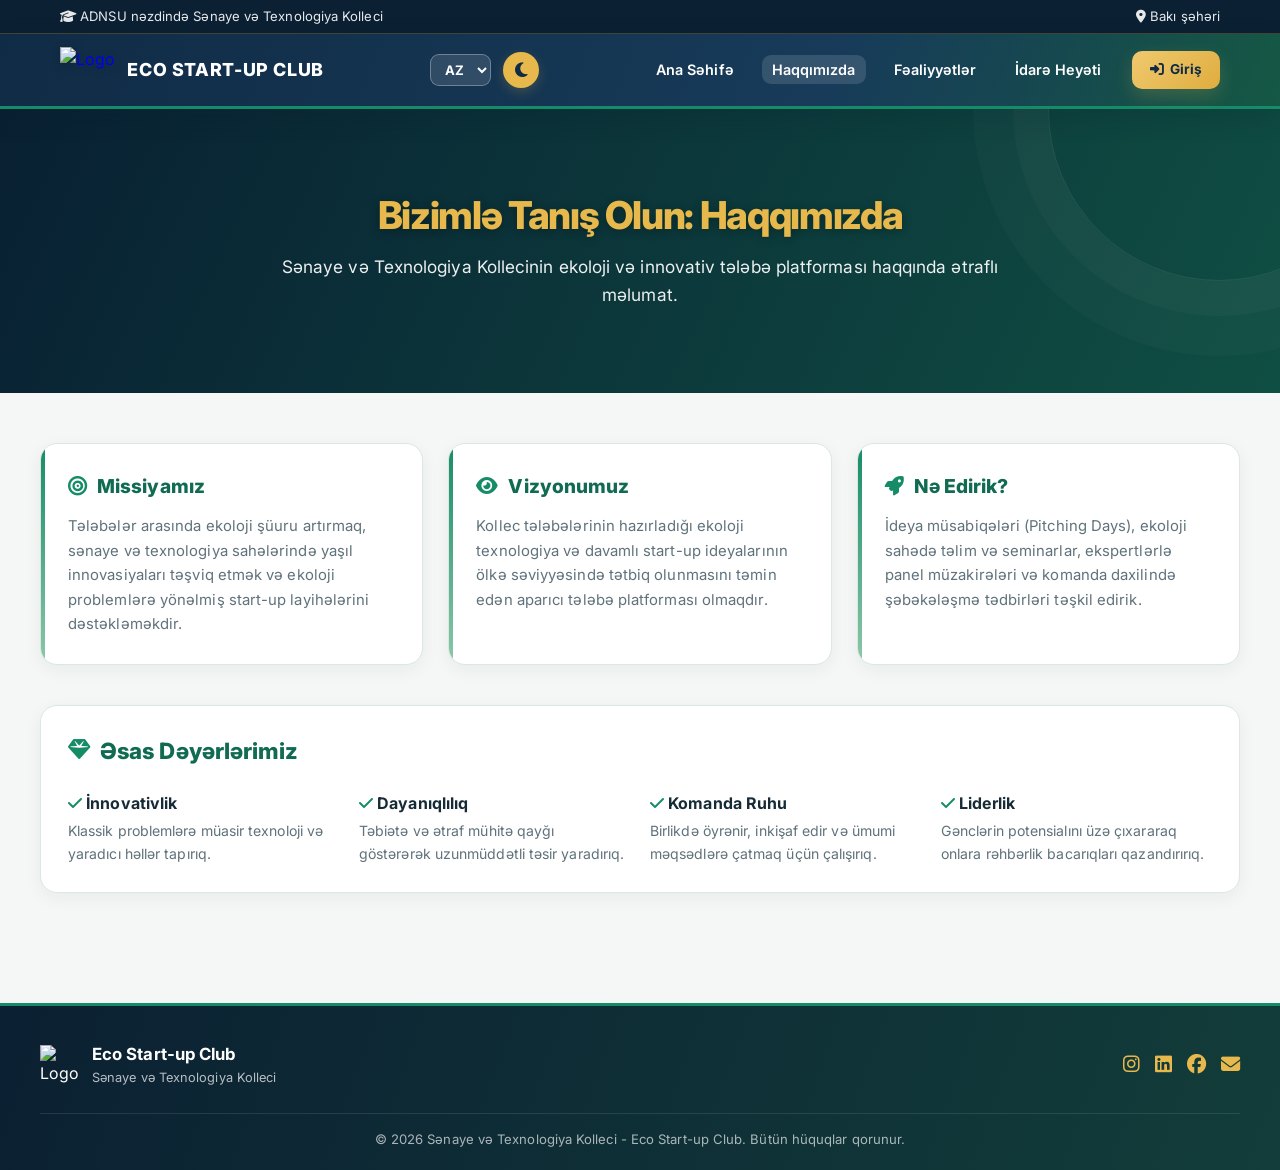
==== commit 7248581b: "Add files via upload" ====
--- a/about.html
+++ b/about.html
@@ -2,6 +2,10 @@
 <html lang="az">
 <head>
     <meta charset="UTF-8">
+    <link rel="preconnect" href="https://fonts.googleapis.com">
+    <link rel="preconnect" href="https://fonts.gstatic.com" crossorigin>
+    <link rel="preconnect" href="https://cdnjs.cloudflare.com" crossorigin>
+    <link rel="preconnect" href="https://www.gstatic.com" crossorigin>
     <meta name="viewport" content="width=device-width, initial-scale=1.0">
     <title>Haqqımızda | Eco Start-up Club</title>
     <link href="https://fonts.googleapis.com/css2?family=Inter:wght@300;400;500;600;700;800&display=swap" rel="stylesheet">
@@ -91,7 +95,134 @@
             .nav-actions { width: 100%; }
             .btn { width: 100%; justify-content: center; }
         }
+    
+/* ECO START-UP CLUB — unified visual refresh */
+:root {
+  --stk-navy:#102b46; --stk-navy-light:#173b59; --stk-gold:#e7b84b;
+  --eco-green:#168b68; --eco-green-dark:#106b52;
+  --bg-color:#f4f7f5; --card-bg:#ffffff; --text-color:#172b36;
+  --text-light:#60727b; --border-color:#dce7e1;
+  --shadow-sm:0 5px 18px rgba(16,43,70,.055);
+  --shadow-md:0 14px 36px rgba(16,43,70,.10);
+}
+body.dark-theme {
+  --stk-navy:#071725; --stk-navy-light:#0d2638; --bg-color:#0b171d;
+  --card-bg:#12232b; --text-color:#edf5f1; --text-light:#a9bbb5;
+  --border-color:#263d43; --role-bg:#192e35;
+  --shadow-sm:0 5px 18px rgba(0,0,0,.18); --shadow-md:0 14px 36px rgba(0,0,0,.28);
+}
+html { scroll-behavior:smooth; }
+body { letter-spacing:.005em; }
+button, a, input, select, textarea { -webkit-tap-highlight-color:transparent; }
+a:focus-visible, button:focus-visible, input:focus-visible, select:focus-visible, textarea:focus-visible { outline:3px solid rgba(22,139,104,.42); outline-offset:3px; }
+.top-bar { background:#0b2032; border-bottom:1px solid rgba(231,184,75,.25); }
+header { background:linear-gradient(110deg,#102b46 0%,#173b59 65%,#155844 100%); border-bottom:3px solid var(--eco-green); box-shadow:0 8px 24px rgba(9,31,46,.16); }
+.nav-container { min-height:72px; }
+.brand-logo-group { gap:12px; }
+.brand-logo-group img,.logo-img { filter:drop-shadow(0 2px 5px rgba(0,0,0,.16)); }
+.brand-title { letter-spacing:.035em; }
+.nav-links a { border-radius:9px; transition:background .2s ease,color .2s ease,transform .2s ease; }
+.nav-links a:hover,.nav-links a.active { color:#fff!important; background:rgba(255,255,255,.13)!important; }
+.nav-links a:hover { transform:translateY(-1px); }
+.lang-select { border-radius:9px!important; }
+.theme-toggle-btn { background:var(--stk-gold)!important; box-shadow:0 4px 12px rgba(231,184,75,.2); }
+.btn { border-radius:10px; transition:transform .2s ease,box-shadow .2s ease,background .2s ease; }
+.btn-gold { background:linear-gradient(135deg,#f0c96e,#dfad3f)!important; color:#102b46!important; box-shadow:0 7px 18px rgba(231,184,75,.2)!important; }
+.btn-gold:hover { transform:translateY(-2px); box-shadow:0 10px 22px rgba(231,184,75,.27)!important; }
+.btn-outline { border-radius:10px; }
+.page-header,.hero-section { background-color:#102b46; background-image:linear-gradient(115deg,rgba(8,31,49,.94),rgba(15,86,66,.82)); border-bottom:0!important; position:relative; overflow:hidden; }
+.page-header:after,.hero-section:after { content:""; position:absolute; width:340px;height:340px;border:1px solid rgba(255,255,255,.09);border-radius:50%;right:-110px;top:-170px;box-shadow:0 0 0 35px rgba(255,255,255,.025),0 0 0 75px rgba(255,255,255,.02);pointer-events:none; }
+.page-header h1,.hero-section h1 { line-height:1.12; letter-spacing:-.035em; }
+.section-container,.container { max-width:1240px; }
+.section-header { margin-bottom:38px; }
+.section-title { letter-spacing:-.025em; }
+.feature-card,.about-card,.values-section,.catalog-card,.activity-card,.login-card,.dash-card,.user-welcome-card,.modal-card {
+  border-radius:17px!important; border:1px solid var(--border-color)!important; box-shadow:var(--shadow-sm)!important;
+}
+.feature-card,.about-card,.catalog-card,.values-section { padding:27px!important; }
+.feature-card,.about-card { transition:transform .22s ease,box-shadow .22s ease,border-color .22s ease; }
+.feature-card:hover,.about-card:hover { transform:translateY(-3px); box-shadow:var(--shadow-md)!important; border-color:rgba(22,139,104,.35)!important; }
+.feature-card:before,.about-card:before { width:4px!important; background:linear-gradient(180deg,var(--eco-green),#8bc8a9)!important; }
+.feature-card h3,.about-card h3,.catalog-header,.values-title { color:var(--eco-green-dark)!important; }
+body.dark-theme .feature-card h3,body.dark-theme .about-card h3,body.dark-theme .catalog-header,body.dark-theme .values-title { color:#82c9a9!important; }
+.catalog-header { border-bottom-color:var(--eco-green)!important; }
+.catalog-role { color:var(--eco-green-dark)!important; }
+body.dark-theme .catalog-role { color:#a7dfc2!important; }
+footer { background:linear-gradient(110deg,#0b2032,#123d3a)!important; border-top:3px solid var(--eco-green)!important; }
+.footer-container { gap:22px; }
+footer a { transition:opacity .2s ease,transform .2s ease; }
+footer a:hover { opacity:.78; transform:translateY(-2px); }
+/* Dashboard styling */
+.sidebar { border-right:1px solid var(--border-color); box-shadow:12px 0 30px rgba(9,31,46,.08); }
+.sidebar-item { border-radius:10px; transition:background .2s ease,color .2s ease,transform .2s ease; }
+.sidebar-item:hover { color:var(--eco-green)!important; transform:translateX(2px); }
+.sidebar-item.active { background:rgba(22,139,104,.13)!important; color:var(--eco-green-dark)!important; border:1px solid rgba(22,139,104,.2)!important; box-shadow:none!important; }
+body.dark-theme .sidebar-item.active { color:#91d7b8!important; background:rgba(22,139,104,.2)!important; }
+.user-welcome-card { padding:20px 23px!important; }
+.dash-card { padding:20px!important; }
+.dash-card-header { border-bottom:1px solid var(--border-color)!important; color:var(--eco-green-dark)!important; padding-bottom:13px!important; }
+body.dark-theme .dash-card-header { color:#91d7b8!important; }
+.post-form textarea,.post-form input,.post-form select,.chat-input-area input,.input-box input { border-radius:10px!important; }
+.post-form textarea:focus,.post-form input:focus,.post-form select:focus,.chat-input-area input:focus { border-color:var(--eco-green)!important; box-shadow:0 0 0 3px rgba(22,139,104,.12); }
+.announcement-box { border-left-color:var(--eco-green)!important; border-radius:10px!important; }
+.modal-overlay { backdrop-filter:blur(7px); }
+.modal-card { box-shadow:0 24px 70px rgba(0,0,0,.24)!important; }
+/* Login */
+.login-page-wrapper { background:radial-gradient(circle at 15% 20%,rgba(22,139,104,.09),transparent 30%),radial-gradient(circle at 85% 85%,rgba(231,184,75,.10),transparent 28%); }
+.login-card { max-width:460px!important; padding:40px 36px!important; }
+.login-icon { background:rgba(22,139,104,.12)!important; color:var(--eco-green)!important; border-radius:17px!important; }
+.input-box input { min-height:46px; }
+/* Activities */
+.activity-card { transition:transform .22s ease,box-shadow .22s ease,border-color .22s ease!important; }
+.activity-card:hover { transform:translateY(-5px)!important; box-shadow:var(--shadow-md)!important; border-color:rgba(22,139,104,.35)!important; }
+.activity-dept { color:var(--eco-green)!important; }
+.filter-btn { border-radius:10px!important; }
+.filter-btn.active { background:var(--eco-green)!important; border-color:var(--eco-green)!important; color:#fff!important; }
+.modal-content { border:1px solid var(--border-color); border-radius:20px!important; box-shadow:0 24px 70px rgba(0,0,0,.28)!important; }
+.gallery-img-wrapper { border-radius:12px!important; }
+@media (max-width:992px) {
+ .nav-menu { background:var(--stk-navy-light)!important; border-bottom:3px solid var(--eco-green)!important; }
+ .nav-links a { padding:11px 13px!important; }
+ .section-container,.container { padding-left:18px!important;padding-right:18px!important; }
+}
+@media (max-width:600px) {
+ .top-bar { font-size:.72rem!important; }
+ .nav-container { min-height:64px;padding:10px 15px!important; }
+ .brand-title { font-size:.92rem!important; }
+ .page-header { padding:58px 18px!important; }
+ .page-header h1 { font-size:clamp(1.7rem,7vw,2.25rem)!important; }
+ .hero-section { padding:42px 17px 34px!important; }
+ .hero-section h1 { font-size:clamp(1.55rem,7vw,2rem)!important; }
+ .section-container,.container { margin-top:30px!important; }
+ .feature-card,.about-card,.catalog-card,.values-section { padding:21px!important; }
+ .login-card { padding:30px 22px!important; }
+ .footer-container { flex-direction:column;align-items:flex-start!important; }
+ .user-welcome-card { align-items:flex-start!important;gap:12px;flex-direction:column; }
+}
+@media (prefers-reduced-motion:reduce) {
+ *,*::before,*::after { scroll-behavior:auto!important; transition:none!important; animation:none!important; }
+}
+
     </style>
+
+    <style id="eco-audit-responsive-performance">
+      html { -webkit-text-size-adjust: 100%; text-size-adjust: 100%; scroll-behavior: smooth; }
+      img { max-width: 100%; }
+      button, a, input, select, textarea { -webkit-tap-highlight-color: transparent; }
+      button, input, select, textarea { touch-action: manipulation; }
+      :focus-visible { outline: 3px solid #16a36a; outline-offset: 3px; }
+      @media (max-width: 768px) {
+        body { overflow-x: hidden; }
+        input, select, textarea { font-size: 16px !important; }
+        .container, .section-container, .main-content-area { width: 100%; max-width: 100%; }
+        .modal-overlay { align-items: flex-start; overflow-y: auto; padding: max(10px, env(safe-area-inset-top)) 10px max(10px, env(safe-area-inset-bottom)); }
+        .modal-card { max-height: calc(100dvh - 20px); overflow-y: auto; }
+        .gallery-grid { grid-template-columns: repeat(auto-fit, minmax(min(120px, 42vw), 1fr)); }
+        .chat-box-container { min-height: 340px; height: min(62dvh, 520px); }
+      }
+      @media (prefers-reduced-motion: reduce) { html { scroll-behavior: auto; } }
+    </style>
+
 </head>
 <body>
 
@@ -105,7 +236,7 @@
     <header>
         <div class="nav-container">
             <a href="index.html" class="brand-logo-group">
-                <img src="https://i.postimg.cc/59KBvbxD/logo.png" alt="Logo" class="logo-img">
+                <img src="https://i.ibb.co/5XBCmN8H/176629.png" alt="Logo" class="logo-img">
                 <div class="brand-text"><span class="brand-title">ECO START-UP CLUB</span></div>
             </a>
             
@@ -179,7 +310,7 @@
     <footer>
         <div class="footer-container">
             <div class="footer-brand">
-                <img src="https://i.postimg.cc/59KBvbxD/logo.png" alt="Logo" style="width: 40px; height: 40px; object-fit: contain;">
+                <img src="https://i.ibb.co/5XBCmN8H/176629.png" alt="Logo" style="width: 40px; height: 40px; object-fit: contain;">
                 <div>
                     <h4 style="color: #ffffff; font-size: 1.05rem;">Eco Start-up Club</h4>
                     <p style="color: rgba(255,255,255,0.7); font-size: 0.8rem;" data-key="footerCollege">Sənaye və Texnologiya Kolleci</p>
